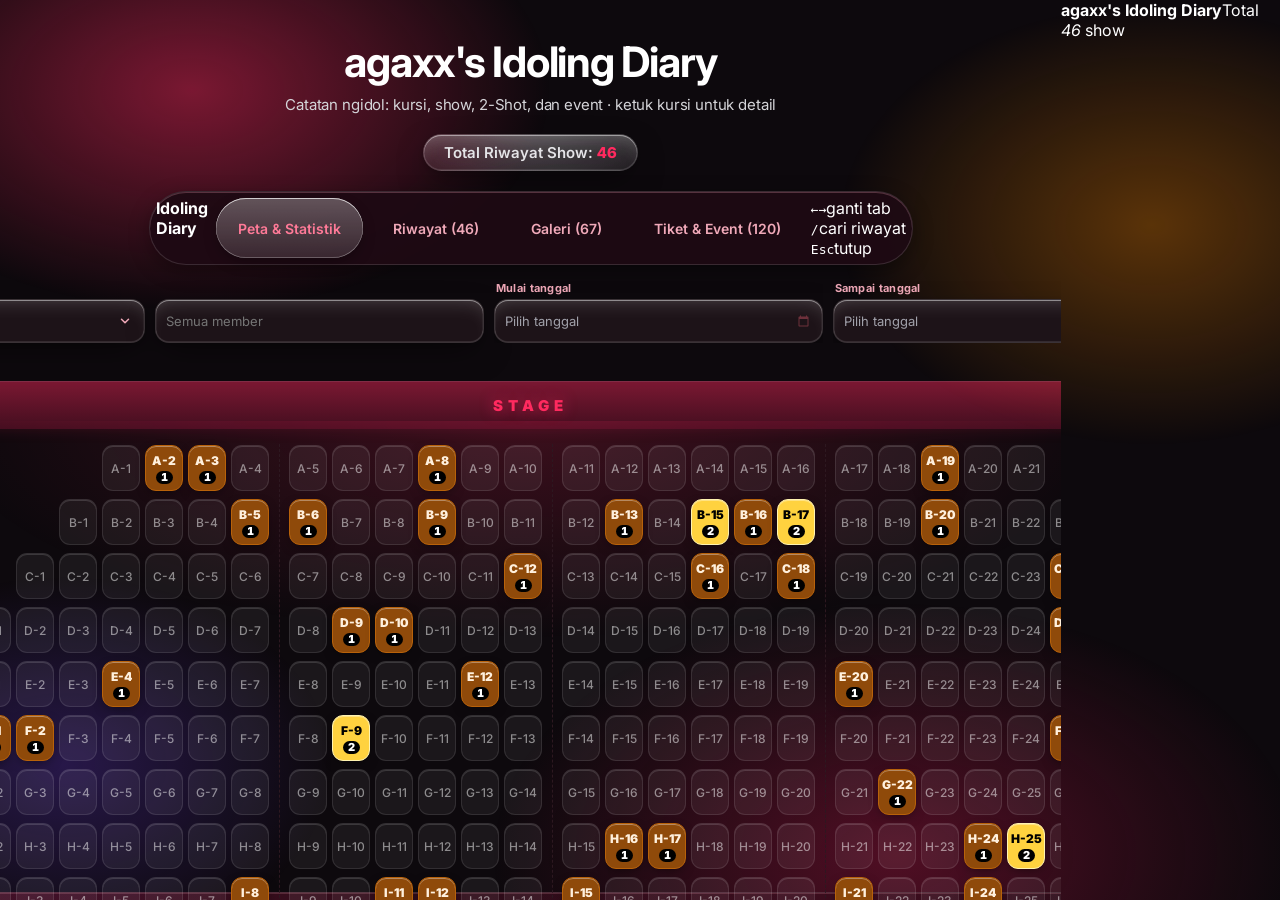
==== index.html @ bb6e9b2a "Add files via upload" ====
<!DOCTYPE html>
<html lang="id" class="app">
<head>
<meta charset="UTF-8">
<script>try{if(localStorage.getItem('jkt48_data_cache_v1'))document.documentElement.classList.add('has-cache')}catch(e){}</script>
<meta name="viewport" content="width=device-width, initial-scale=1, viewport-fit=cover">
<title>agaxx's Idoling Diary</title>
<meta name="description" content="Catatan ngidol JKT48: peta kursi, riwayat show, galeri 2-Shot/Chekicha, tiket, dan event.">
<meta name="theme-color" content="#0d090d">
<link rel="manifest" href="manifest.webmanifest">
<link rel="apple-touch-icon" href="icons/apple-touch-icon.png">
<meta name="mobile-web-app-capable" content="yes">
<meta name="apple-mobile-web-app-capable" content="yes">
<meta name="apple-mobile-web-app-title" content="Idoling Diary">
<meta name="apple-mobile-web-app-status-bar-style" content="black-translucent">
<link rel="icon" type="image/png" href="icons/icon-192.png">
<meta property="og:type" content="website">
<meta property="og:title" content="agaxx's Idoling Diary">
<meta property="og:description" content="Catatan ngidol JKT48: peta kursi, riwayat show, galeri 2-Shot/Chekicha, tiket, dan event.">
<meta name="twitter:card" content="summary">
<link rel="preconnect" href="https://fonts.googleapis.com">
<link rel="preconnect" href="https://fonts.gstatic.com" crossorigin>
<!-- font dimuat tanpa memblokir render: halaman tampil dulu dengan font sistem, lalu berganti begitu font siap (display=swap) -->
<link rel="preload" as="style" href="https://fonts.googleapis.com/css2?family=Inter:wght@400;500;600;700;800;900&family=Caveat:wght@600;700&display=swap" onload="this.onload=null;this.rel='stylesheet'">
<noscript><link rel="stylesheet" href="https://fonts.googleapis.com/css2?family=Inter:wght@400;500;600;700;800;900&family=Caveat:wght@600;700&display=swap"></noscript>
<link rel="stylesheet" href="assets/css/shared.css">
<link rel="stylesheet" href="assets/css/app.css">
<link rel="stylesheet" href="assets/css/liquid.css">
<link rel="stylesheet" href="assets/css/splash.css">
<style>
#status{color:#f87171;font-size:14px;margin:0 0 12px;text-align:center}
#status:empty{display:none}
#status.warn{color:#fbbf24}
/* peta/filter kosong tidak boleh terlihat: isi halaman disembunyikan sampai data pertama siap (layar muat teks yang tampil) */
html:not(.ready) .wrap{visibility:hidden}
</style>
</head>
<body class="app">
<div id="splash" role="status" aria-live="polite" data-stages="data tabs thumbs" data-min="900"><canvas id="splash-cv" width="80" height="45" aria-hidden="true"></canvas><b>agaxx's Idoling Diary</b><span id="splash-t">Memuat data</span></div>
<script src="assets/js/splash.js"></script>
<div class="wrap" role="main">
  <div class="head">
    <h1>agaxx's Idoling Diary</h1>
    <p class="sub">Catatan ngidol: kursi, show, 2-Shot, dan event · ketuk kursi untuk detail</p>
    <div class="badge">Total Riwayat Show: <span id="total">0</span></div>
  </div>
  <div class="tabbar"><button type="button" class="tab on" data-tab="main" data-short="Peta">Peta &amp; Statistik</button><button type="button" class="tab" data-tab="tl" id="t-tab" data-short="Riwayat">Riwayat</button><button type="button" class="tab" data-tab="gal" id="g-tab" data-short="Galeri">Galeri</button><button type="button" class="tab" data-tab="ev" id="ev-tab" data-short="Tiket">Tiket &amp; Event</button></div>
  <div id="status" role="status">Memuat data...</div>
  <div id="view-main">
  <div id="seating-wrapper">
    <div id="stage-container">
      <div class="stage">STAGE</div>
      <div class="arena">
        <div class="catwalk">DERMAGA</div>
        <div id="chart"></div>
        <div class="catwalk">DERMAGA</div>
      </div>
    </div>
  </div>
  </div>
  <div id="view-gal" hidden>
    <div id="gallery-bar"><select id="g-member" aria-label="Filter member galeri"></select><span id="g-info"></span></div>
    <div id="gallery"></div>
  </div>
  <div id="view-tl" hidden>
    <div id="tl-bar"><input type="search" id="tl-q" placeholder="Cari setlist, member, kursi, catatan…" aria-label="Cari riwayat" autocomplete="off"><span id="tl-info"></span></div>
    <div id="timeline"></div>
  </div>
  <div id="view-ev" hidden>
    <h2 class="sec" style="margin-top:0">Statistik lotre</h2>
    <div id="lot"></div>
    <h2 class="sec">Meet &amp; greet, special show, dan event</h2>
    <div id="ev-up"></div>
    <div id="ev-cats"></div>
    <div id="ev-bar">
      <select id="ev-member" aria-label="Member"></select>
      <select id="ev-status" aria-label="Status"><option value="">Semua status</option><option value="used">Hadir saja</option></select>
      <span id="ev-info"></span>
    </div>
    <div id="ev-rank"></div>
    <div id="ev-list"></div>
    <button type="button" class="btn-s" id="ev-more" hidden>Tampilkan lebih banyak</button>
  </div>
  <footer id="foot" class="foot"></footer>
</div>

<div class="overlay" id="seat-modal">
  <div class="modal" role="dialog" aria-modal="true" aria-labelledby="modal-title">
    <button class="x" id="seat-close" aria-label="Tutup">&times;</button>
    <h3 id="modal-title" style="margin:0">Riwayat Kursi <span class="seat-badge" id="modal-seat"></span></h3>
    <div class="hist" id="modal-hist"></div>
  </div>
</div>
<div class="overlay" id="lightbox"><img id="lb-img" alt="Foto 2-shot"></div>

<script src="assets/js/shared/core.js"></script>
<script src="assets/js/shared/stats.js"></script>
<script src="assets/js/shared/views.js"></script>
<script src="assets/js/shared/share.js"></script>
<script src="assets/js/shared/tickets.js"></script>
<script src="assets/js/shared/motion.js"></script>
<script src="assets/js/shared/extras.js"></script>
<script src="assets/js/shared/members.js"></script>
<script src="assets/js/shared/compare.js"></script>
<script src="assets/js/shared/subtabs.js"></script>
<script src="assets/js/app.js"></script>
<script src="assets/js/liquid.js"></script>
<script>
/* DATA_URL: file data.json hasil "Unduh data.json" dari admin.html (array, atau {records:[...]}).
   Kalau dibuka langsung dari file:// browser memblokir fetch -> pakai hosting / server lokal. */
const DATA_URL = './data.json';

const CK = 'jkt48_data_cache_v1'; // salinan data terakhir di perangkat pengunjung
function applyData(json) {
  const arr = Array.isArray(json) ? json : json.records;
  if (!Array.isArray(arr)) throw new Error('Format data tidak dikenali');
  records = arr.map(sanitize).filter(r => SEATS.has(r.seat)); // kursi di luar peta dilewati, jadi total = yang tampil di peta
  tickets = (Array.isArray(json.tickets) ? json.tickets : []).map(sanitizeTicket).filter(t => t.date);
  solo = (Array.isArray(json.solo) ? json.solo : []).map(sanitizeSolo).filter(w => w.date);
  setlistMaster = sanitizeSetlists(json.setlists);
  dataLoaded = true;
  document.documentElement.classList.add('ready');
  $('foot').textContent = json.updated ? 'Data diperbarui: ' + fmtDate(json.updated) : '';
}
// layar muat 2-bit (assets/js/splash.js): selalu tampil; menutup setelah data, semua tab, dan foto pertama galeri siap
let tabOpened = false;
if (window.Splash) Splash.beforeClose = () => {
  document.documentElement.classList.add('ready');
  if (START_TAB && !tabOpened && window.switchTab) { tabOpened = true; switchTab(START_TAB); } // ?tab= (shortcut ikon PWA)
};
setTimeout(() => document.documentElement.classList.add('ready'), 7000); // jaga-jaga kalau splash.js gagal dimuat
// siapkan semua tab selagi layar muat tampil, supaya pindah tab nanti langsung jadi
async function warmTabs() {
  Object.keys(lazyStale).forEach(flushLazy); // gambar tab yang masih "usang"
  window.Splash && Splash.mark('tabs', 'Menyiapkan foto');
  const c = navigator.connection;
  if (!(c && c.saveData) && navigator.onLine) { // hemat kuota: lewati kalau Mode Hemat Data / offline
    const urls = [...document.querySelectorAll('#gallery img[data-photo]')].slice(0, 12).map(i => i.getAttribute('src')).filter(Boolean);
    await Promise.race([
      Promise.all(urls.map(u => { const im = new Image(); im.src = u; return im.decode().catch(() => {}); })),
      new Promise(r => setTimeout(r, 1200))
    ]);
  }
  window.Splash && Splash.mark('thumbs', 'Siap');
}
async function init() {
  let old = null;
  try { old = localStorage.getItem(CK); } catch (e) {}
  if (old) { // tampilkan salinan terakhir dulu sementara data terbaru dimuat
    try { applyData(JSON.parse(old)); $('status').textContent = ''; renderChart(); } catch (e) { old = null; document.documentElement.classList.remove('has-cache'); renderChart(); skeleton(); } // salinan rusak: tampilkan layar muat lagi
  }
  try {
    const res = await fetch(DATA_URL + (DATA_URL.includes('?') ? '&' : '?') + 't=' + Date.now());
    if (!res.ok) throw new Error('HTTP ' + res.status);
    const text = await res.text();
    if (text !== old) { // hanya render ulang kalau data berubah
      applyData(JSON.parse(text)); $('status').textContent = ''; renderChart();
      try { localStorage.setItem(CK, text); } catch (e) { /* penyimpanan penuh: abaikan */ }
    }
    $('status').classList.remove('warn');
  } catch (err) {
    $('status').classList.toggle('warn', !!old);
    $('status').textContent = old ? 'Tidak bisa memuat data terbaru, menampilkan salinan terakhir yang tersimpan di perangkat ini.'
      : 'Gagal memuat data (' + err.message + '). Cek DATA_URL / pastikan dibuka lewat server, bukan file://.';
    if (!old) { document.documentElement.classList.add('ready'); renderChart(); }
  }
  window.Splash && Splash.mark('data', 'Menyiapkan tab');
  await warmTabs();
}
// dipakai app.js (tarik ke bawah untuk memuat ulang): selalu ambil data terbaru dan gambar ulang
async function refreshData() {
  const res = await fetch(DATA_URL + (DATA_URL.includes('?') ? '&' : '?') + 't=' + Date.now(), {cache: 'no-store'});
  if (!res.ok) throw new Error('HTTP ' + res.status);
  const text = await res.text();
  applyData(JSON.parse(text));
  $('status').textContent = ''; $('status').classList.remove('warn');
  renderChart();
  try { localStorage.setItem(CK, text); } catch (e) { /* penyimpanan penuh: abaikan */ }
}
// indikator offline: tampilkan salinan tersimpan dengan pesan yang jelas; begitu online lagi, ambil data terbaru otomatis
function netNote() {
  const st = $('status');
  if (!navigator.onLine) { st.classList.add('warn'); st.textContent = 'Kamu sedang offline: menampilkan data yang tersimpan di perangkat ini.'; }
  else if (st.classList.contains('warn') && st.textContent.includes('offline')) {
    st.textContent = ''; st.classList.remove('warn');
    refreshData().catch(() => { st.classList.add('warn'); st.textContent = 'Tidak bisa memuat data terbaru, menampilkan salinan yang tersimpan.'; });
  }
}
addEventListener('offline', netNote);
addEventListener('online', netNote);
// pindah tab (klik, geser jari, keyboard) ditangani switchTab() di app.js
init().then(() => { if (!navigator.onLine) netNote(); });
</script>
</body>
</html>
---- assets/css/shared.css ----
/* shared.css — dipakai bareng index.html & admin.html */
body{margin:0;background:#0d090d;color:#fff;font-family:'Inter',-apple-system,BlinkMacSystemFont,"Segoe UI",Roboto,sans-serif;display:flex;justify-content:center;min-height:100vh}
button{font-family:inherit}
.wrap{padding:40px 20px;display:flex;flex-direction:column;align-items:center;width:100%;max-width:1280px;box-sizing:border-box}
.head{text-align:center;margin-bottom:20px;display:flex;flex-direction:column;align-items:center;width:100%}
h1{font-size:42px;font-weight:900;color:#ff2a5f;margin:0 0 8px;letter-spacing:-.5px;text-shadow:0 0 20px rgba(255,42,95,.3)}
.sub{color:#a1a1aa;font-size:15px;margin:0 0 20px}
.badge{background:#181115;border:1px solid #2d1820;padding:8px 20px;border-radius:9999px;font-size:15px;font-weight:600;color:#e4e4e7}
.badge span{color:#ff2a5f;font-weight:800}
:focus-visible{outline:2px solid #ff8c00;outline-offset:2px}

/* peta kursi */
#seating-wrapper{width:100%;overflow-x:auto;padding-bottom:20px;box-sizing:border-box;-webkit-overflow-scrolling:touch}
#stage-container{width:max-content;margin:0 auto;display:flex;flex-direction:column;align-items:center}
.stage{width:100%;background:linear-gradient(180deg,#380816,#17040a);border:1px solid #881337;border-bottom:none;border-radius:12px 12px 0 0;padding:14px 0;text-align:center;box-shadow:0 -4px 20px rgba(136,19,55,.3);box-sizing:border-box;color:#ff2a5f;font-weight:900;letter-spacing:5px;font-size:15px}
.arena{display:flex;align-items:flex-start;gap:38px;width:100%;box-sizing:border-box;position:relative}
.arena::before{content:'';position:absolute;top:0;left:38px;right:38px;border-top:1px solid #881337;box-shadow:0 2px 14px rgba(136,19,55,.45)}
.catwalk{width:38px;height:318px;background:#17040a;border:1px solid #881337;border-top:none;border-radius:0 0 8px 8px;box-shadow:0 6px 15px rgba(136,19,55,.25);display:flex;align-items:center;justify-content:center;writing-mode:vertical-rl;color:#ff2a5f;font-size:11px;font-weight:800;letter-spacing:3px;box-sizing:border-box;flex-shrink:0;user-select:none}
#chart{display:flex;gap:20px;margin-top:15px}
.seat-block{display:flex;flex-direction:column;gap:6px}
.block-1,.block-3{align-items:flex-end}.block-2,.block-4{align-items:flex-start}
.seat-row{display:flex;gap:5px;height:48px;align-items:center}
.seat{width:38px;height:46px;border-radius:6px;border:1px solid #34070f;background:#1e050c;color:#c4566a;display:flex;flex-direction:column;align-items:center;justify-content:center;font-size:12px;font-weight:500;padding:0;cursor:pointer;transition:.2s;flex-shrink:0}
.seat:hover,.seat:focus-visible{color:#ff6b86;font-weight:700}
.seat:hover{transform:translateY(-2px) scale(1.05);border-color:#ff2a5f;box-shadow:0 4px 12px rgba(255,42,95,.3);z-index:5}
.seat.visited{background:#ff8c00;border-color:#ffaa00;color:#000;font-weight:900;box-shadow:0 0 12px rgba(255,140,0,.5)}
.seat-count{font-size:11px;font-weight:900;margin-top:3px;background:#000;color:#fff;border-radius:99px;padding:1px 5px;line-height:1}

/* modal & lightbox */
.overlay{display:none;position:fixed;inset:0;background:rgba(0,0,0,.8);backdrop-filter:blur(4px);z-index:100;justify-content:center;align-items:center;padding:15px;box-sizing:border-box}
.overlay.open{display:flex}
.modal{background:#140d11;border:1px solid #3d222e;border-radius:16px;width:100%;max-width:440px;padding:24px;position:relative;box-sizing:border-box}
.x{position:absolute;top:16px;right:16px;background:none;border:none;color:#a1a1aa;font-size:22px;cursor:pointer}
.seat-badge{background:#ff8c00;color:#000;padding:3px 8px;border-radius:6px;font-weight:800;font-size:14px}
.hist{display:flex;flex-direction:column;gap:10px;max-height:300px;overflow-y:auto;margin-top:16px}
.hi{background:#1d1318;padding:12px 14px;border-radius:8px;border-left:4px solid #ff8c00}
.hi b{font-size:15px}.hd{font-size:13px;color:#ff2a5f;margin-top:2px}
.hn{font-size:13px;color:#a1a1aa;margin-top:4px;font-style:italic}
.ht{font-size:12px;color:#34d399;margin-top:4px;font-weight:600}
.hi img{display:block;max-width:100%;max-height:160px;border-radius:8px;margin-top:8px;cursor:zoom-in}
.empty{color:#9a9aa4;font-size:14px;text-align:center;padding:16px 0}
.empty:not(.fld){padding:26px 16px;border:1px dashed rgba(255,255,255,.14);border-radius:16px;line-height:1.55}
.empty .btn-s{margin-top:12px}
#lb-img{max-width:100%;max-height:90vh;border-radius:12px;box-shadow:0 0 30px rgba(0,0,0,.6)}
#lightbox{cursor:zoom-out;z-index:200}

/* animasi saat modal / lightbox dibuka */
@keyframes fade{from{opacity:0}}

.overlay.open>.modal,#lightbox.open>img{animation:pop-in .22s cubic-bezier(.32,.72,0,1)}
.seat:active{transform:scale(.94)}
@media(prefers-reduced-motion:reduce){.overlay.open,.overlay.open>.modal,#lightbox.open>img{animation:none}}

/* popover hover (hanya perangkat dengan mouse) */
#pop{position:fixed;z-index:90;display:none;width:240px;box-sizing:border-box;pointer-events:none;background:#140d11;border:1px solid #3d222e;border-radius:12px;padding:12px 14px;box-shadow:0 10px 30px rgba(0,0,0,.6);font-size:13px}
#pop.on{display:block}
.pop-h{display:flex;justify-content:space-between;align-items:center;margin-bottom:6px;color:#e4e4e7;font-weight:600}
.pop-i{padding:8px 0;border-top:1px solid #24151d}
.pop-i b{font-size:14px}
.pop-m{margin-top:6px;color:#9a9aa4;font-size:11px}
@media(hover:none){#pop{display:none!important}}

@media(max-width:768px){
h1{font-size:28px}.sub{font-size:13px}.wrap{padding:20px 12px}
.seat{width:32px;height:38px;font-size:10px}.seat-row{height:40px;gap:4px}
#chart{gap:12px;margin-top:10px}
.catwalk{width:30px;height:260px;font-size:9px;letter-spacing:2px}
.arena::before{left:30px;right:30px}
.stage{font-size:12px;letter-spacing:3px}}

/* animasi tutup */

@media(prefers-reduced-motion:reduce){.overlay.closing,.overlay.closing>.modal,#lightbox.closing>img{animation:none}}

/* statistik, filter, legenda, grafik setlist */
.seat.dim{opacity:.25}
#stats{display:grid;grid-template-columns:repeat(auto-fit,minmax(130px,1fr));gap:10px;width:100%;margin-bottom:16px}
.stat{display:flex;flex-direction:column;justify-content:center;background:#181115;border:1px solid #2d1820;border-radius:12px;padding:12px 14px;text-align:center}
.sv{font-size:22px;font-weight:900;color:#ff8c00;line-height:1.15;overflow-wrap:anywhere}
.sv.sm{font-size:17px}
.sl{font-size:12px;color:#a1a1aa;margin-top:2px}
.ss{font-size:11px;color:#ff2a5f;font-weight:700;margin-top:2px}
#filters{display:flex;flex-wrap:wrap;gap:8px;align-items:center;justify-content:center;width:100%;margin-bottom:16px}
#filters select,#filters input,#gallery-bar select,#tl-q,#ev-bar select{flex:1 1 150px;width:auto;min-width:0;max-width:100%;background:#181115;color:#fff;border:1px solid #2d1820;border-radius:8px;padding:8px 10px;font:inherit;font-size:13px;color-scheme:dark}
#flt-info:empty{display:block;min-height:16px} /* ruang tetap: teks "x dari y show cocok" muncul tanpa mendorong peta turun */
#flt-info{flex-basis:100%;text-align:center;font-size:12px;color:#34d399;font-weight:600}
.btn-s{background:#181115;color:#e4e4e7;border:1px solid #3d222e;border-radius:8px;padding:8px 12px;font-size:13px;font-weight:600;cursor:pointer}
.btn-s:hover{border-color:#ff2a5f;color:#ff2a5f}
.btn-s:disabled{opacity:.4;cursor:default;border-color:#3d222e;color:#e4e4e7}
#legend{display:flex;flex-wrap:wrap;gap:12px;align-items:center;justify-content:center;font-size:12px;color:#a1a1aa;margin:4px 0 24px}
.lg{display:inline-flex;align-items:center;gap:5px}
#lg-scale{display:contents}
.lg i{width:14px;height:14px;border-radius:4px;border:1px solid}
.sec{font-size:18px;color:#ff2a5f;margin:28px 0 12px;width:100%;text-align:left}
#sl-chart{width:100%;display:flex;flex-direction:column;gap:4px}
.sl-row{display:grid;grid-template-columns:minmax(90px,220px) 1fr 44px;gap:10px;align-items:center;background:none;border:1px solid transparent;border-radius:8px;padding:6px 8px;color:#e4e4e7;font-size:13px;text-align:left;cursor:pointer}
.sl-row:hover,.sl-row.on{border-color:#ff2a5f;background:#181115}
.sl-n{overflow:hidden;text-overflow:ellipsis;white-space:nowrap}
.sl-bar{height:10px;background:#1e050c;border-radius:99px;overflow:hidden}
.sl-bar i{display:block;height:100%;background:linear-gradient(90deg,#c96a00,#ffd23f);border-radius:99px}
.sl-c{font-weight:800;color:#ff8c00;text-align:right}

/* peta lebih realistis: label baris, garis lorong, cahaya panggung */
#stage-container{position:relative;isolation:isolate}
#stage-container::before{content:'';position:absolute;z-index:-1;top:40px;left:8%;right:8%;height:220px;background:radial-gradient(ellipse at 50% 0,rgba(255,42,95,.2),transparent 70%);pointer-events:none}
.stage{text-shadow:0 0 14px rgba(255,42,95,.6)}
.seat-block{position:relative}
.seat-block+.seat-block::before{content:'';position:absolute;left:-10px;top:0;bottom:0;border-left:1px dashed #2d1820}
.row-labels{display:flex;flex-direction:column;gap:6px;width:18px;flex-shrink:0}
.row-labels .seat-row{justify-content:center;color:#9a9aa4;font-size:12px;font-weight:800}

/* animasi masuk & skeleton */
@keyframes shimmer{to{background-position:-200% 0}}

.sk{background:linear-gradient(90deg,#181115 25%,#2a1a22 50%,#181115 75%);background-size:200% 100%;animation:shimmer 1.2s linear infinite;border-radius:12px}
.stat.sk{min-height:72px;border-color:transparent}
@media(prefers-reduced-motion:reduce){.sk{animation:none}}

/* tab, kalender, galeri */
[hidden]{display:none!important}
#view-main,#view-gal,#view-tl,#view-ev{width:100%;display:flex;flex-direction:column;align-items:center}
.tabbar{display:flex;gap:8px;margin:0 0 16px}
.tab{padding:9px 22px;border-radius:9999px;border:1px solid #332128;background:#1a1014;color:#a1a1aa;font-size:14px;font-weight:600;cursor:pointer;transition:.25s}
.tab:hover{border-color:#ff2a5f;color:#fff}
.tab.on{background:#881337;border-color:#f43f5e;color:#fff;box-shadow:0 0 15px rgba(244,63,94,.3)}
#cal-nav{display:flex;gap:12px;align-items:center;width:100%;margin-bottom:10px;color:#e4e4e7}
#cal{width:100%;overflow-x:auto;padding-bottom:8px}
.cal-m,.cal-g{min-width:700px}
.cal-m{position:relative;height:18px;font-size:12px;color:#9a9aa4}
.cal-m span{position:absolute;top:0}
.cal-g{display:grid;grid-auto-flow:column;grid-template-rows:repeat(7,auto);grid-template-columns:repeat(var(--w),minmax(0,1fr));gap:3px}
.cd{aspect-ratio:1;background:#2a0f18;border-radius:3px}
.cd.e{background:none}
.cd.on1{background:#c96a00}.cd.on2{background:#ff8c00}.cd.on3{background:#ffd23f}
#gallery-bar{display:flex;gap:10px;align-items:center;margin-bottom:12px;width:100%}
#g-info{font-size:12px;color:#34d399;font-weight:600}
#gallery{display:grid;grid-template-columns:repeat(auto-fill,minmax(160px,1fr));gap:12px;width:100%}
.gi{margin:0;background:#181115;border:1px solid #2d1820;border-radius:12px;overflow:hidden}
.gi img{display:block;width:100%;aspect-ratio:3/4;object-fit:cover;cursor:zoom-in}
.gi figcaption{padding:8px 10px;font-size:12px;display:flex;flex-direction:column;gap:2px;color:#a1a1aa}
.gi b{color:#fff;font-size:13px}
@media(max-width:768px){.seat-block+.seat-block::before{left:-7px}}

/* cakupan kursi */
#cover,#cover-sl{width:100%;margin:0 0 16px;background:#181115;border:1px solid #2d1820;border-radius:12px;padding:12px 16px;box-sizing:border-box}
.cov-t{display:flex;justify-content:space-between;color:#e4e4e7}
.cov-t span{color:#ff8c00;font-weight:900}
.cov-bar{height:10px;background:#1e050c;border-radius:99px;overflow:hidden;margin:8px 0}
.cov-bar i{display:block;height:100%;background:linear-gradient(90deg,#c96a00,#ffd23f);border-radius:99px;transition:width .6s}
#cover-sl[hidden]{display:none}
.covsl-l{display:flex;flex-wrap:wrap;gap:6px;margin-top:10px}
.covsl-l[hidden]{display:none}
.covsl-l span{font-size:12px;line-height:1;padding:6px 10px;border-radius:99px;background:rgba(255,255,255,.07);border:1px solid rgba(255,255,255,.1);color:#d4d4d8}
.mem-last{display:grid;gap:8px;margin:14px 0 4px}
.mem-lr{display:flex;justify-content:space-between;align-items:baseline;gap:12px;font-size:13px;color:#a1a1aa;padding:10px 14px;border-radius:14px;background:rgba(255,255,255,.045);border:1px solid rgba(255,255,255,.08)}
.mem-lr b{color:#f4f4f5;font-weight:600;text-align:right}
.mem-lr small{display:block;font-size:11.5px;font-weight:500;color:#ff8c00}
.cov-s{display:flex;justify-content:space-between;align-items:center;gap:10px;font-size:12px;color:#a1a1aa}
.seat.seen{opacity:.3}
.seat.want{border-color:#34d399;color:#34d399;box-shadow:0 0 10px rgba(52,211,153,.45)}

/* riwayat (timeline) */
#timeline{width:100%;max-width:760px}
.tl-mh{color:#ff2a5f;font-size:15px;margin:22px 0 8px;position:sticky;top:0;background:#0d090d;padding:6px 0;z-index:2}
.tl-i{display:grid;grid-template-columns:56px 1fr auto;gap:12px;align-items:start;background:#181115;border:1px solid #2d1820;border-left:4px solid #ff8c00;border-radius:10px;padding:10px 12px;margin-bottom:8px}
.tl-d{text-align:center;line-height:1.15}
.tl-d b{font-size:22px;display:block}
.tl-d span{font-size:11px;color:#a1a1aa}
.tl-b b{font-size:15px}
.tl-s{border:none;cursor:pointer;font-family:inherit}

/* pencarian riwayat & grafik per bulan */
#tl-bar{display:flex;gap:10px;align-items:center;width:100%;max-width:760px;margin-bottom:4px}
#tl-info{font-size:12px;color:#34d399;font-weight:600;white-space:nowrap}
#mchart,#rchart{display:grid;grid-template-columns:repeat(12,1fr);gap:8px;width:100%}
.mc{display:flex;flex-direction:column;align-items:center;gap:4px;min-width:0}
.mc-n{font-size:12px;font-weight:800;color:#ff8c00;min-height:16px}
.mc-b{width:100%;max-width:56px;height:120px;display:flex;align-items:flex-end;background:#1e050c;border-radius:6px;overflow:hidden}
.mc-b i{display:block;width:100%;background:linear-gradient(0deg,#c96a00,#ffd23f);border-radius:6px 6px 0 0}
.mc-l{font-size:12px;color:#9a9aa4}

#rchart{grid-template-columns:repeat(10,1fr)}
#rsum{width:100%;font-size:13px;color:#a1a1aa;margin-top:10px;text-align:center}
.share{margin-top:10px;font-size:12px;padding:6px 10px}

/* sorot cahaya mengikuti kursor di peta */
#stage-container::after{content:'';position:absolute;inset:0;pointer-events:none;z-index:1;opacity:var(--sp,0);transition:opacity .3s;mix-blend-mode:screen;background:radial-gradient(circle 170px at var(--mx,50%) var(--my,50%),rgba(255,190,110,.22),transparent 70%)}

/* kartu terakhir nonton */
#last{width:100%}
.last-c{display:flex;align-items:center;gap:16px;background:linear-gradient(100deg,rgba(255,42,95,.18),rgba(255,140,0,.08));border:1px solid #3d222e;border-radius:14px;padding:14px 18px;margin-bottom:16px;width:100%;box-sizing:border-box}
.last-c img,.last-s{width:64px;height:64px;border-radius:12px;object-fit:cover;flex-shrink:0}
.last-c img{cursor:zoom-in}
.last-s{display:flex;align-items:center;justify-content:center;background:#1e050c;color:#ffd23f;font-weight:900;font-size:18px}
.last-b{flex:1;min-width:0;display:flex;flex-direction:column;gap:3px;font-size:13px;color:#a1a1aa}
.last-b b{color:#fff;font-size:18px}
.last-l{color:#ff2a5f;font-size:11px;font-weight:800;letter-spacing:1.5px;text-transform:uppercase}
.last-a{font-size:22px;font-weight:900;color:#ff8c00;text-align:right}
@media(max-width:600px){.last-c{flex-wrap:wrap}.last-a{width:100%;text-align:left;font-size:18px}}

/* galeri polaroid */
#gallery{grid-template-columns:repeat(auto-fill,minmax(190px,1fr));gap:28px 22px;padding:10px 6px}
.gi{position:relative;overflow:visible;background:#f5efe6;border:none;border-radius:4px;padding:10px 10px 0;box-shadow:0 8px 22px rgba(0,0,0,.55);transform:rotate(var(--rot,0deg));transition:transform .25s,box-shadow .25s}
.gi:nth-child(3n+1){--rot:-2.2deg}.gi:nth-child(3n+2){--rot:1.6deg}.gi:nth-child(3n){--rot:-.8deg}
.gi:hover{transform:rotate(0) scale(1.05) translateY(-4px);box-shadow:0 14px 30px rgba(0,0,0,.7);z-index:3}
.gi::before{content:'';position:absolute;top:-9px;left:50%;width:64px;height:18px;background:rgba(255,220,150,.5);transform:translateX(-50%) rotate(-3deg)}
.gi img{aspect-ratio:1;border-radius:2px}
.gi figcaption{color:#5a4a50;font-family:"Segoe Print","Bradley Hand","Comic Sans MS",cursive;text-align:center;align-items:center;padding:10px 4px 14px}
.gi b{color:#2a1a1f;font-size:16px}
@media(prefers-reduced-motion:reduce){.gi{transition:none}}

/* timeline bergaris waktu */
#timeline{position:relative;padding-left:34px}
#timeline::before{content:'';position:absolute;left:11px;top:0;bottom:0;width:2px;background:linear-gradient(#ff2a5f,#3d222e)}
.tl-yh{font-size:30px;font-weight:900;background:linear-gradient(90deg,#ff2a5f,#ffb347);-webkit-background-clip:text;background-clip:text;color:transparent;margin:24px 0 0;width:max-content}
.tl-mh::before{content:'';position:absolute;left:-29px;top:50%;width:10px;height:10px;border:2px solid #ff2a5f;border-radius:50%;background:#0d090d;transform:translateY(-50%)}
.tl-i{position:relative;border-left:1px solid #2d1820}
.tl-i::before{content:'';position:absolute;left:-28px;top:18px;width:12px;height:12px;border-radius:50%;background:#ff8c00;box-shadow:0 0 0 4px #0d090d}
.tl-i.ms::before{left:-31px;top:15px;width:18px;height:18px;background:#ffd23f;box-shadow:0 0 0 4px #0d090d,0 0 18px #ffd23f}
.tl-i.ms{border-color:#6b4a12;background:linear-gradient(100deg,rgba(255,210,63,.1),#181115 60%)}
.tl-star{color:#ffd23f;font-size:12px;font-weight:800;margin-top:2px}

/* pencarian & timeline: lebar sama, tepi sejajar dengan kartu; ikon kaca pembesar */
#tl-bar,#timeline{box-sizing:border-box;width:100%;max-width:760px}
#tl-bar{padding-left:34px}
#tl-q{padding-left:38px;background-repeat:no-repeat;background-position:12px center;background-image:url("data:image/svg+xml,%3Csvg xmlns='http://www.w3.org/2000/svg' width='18' height='18' viewBox='0 0 24 24' fill='none' stroke='%239a9aa4' stroke-width='2.2' stroke-linecap='round'%3E%3Ccircle cx='11' cy='11' r='7'/%3E%3Cpath d='M20 20l-3.5-3.5'/%3E%3C/svg%3E")}
#tl-q:focus{border-color:#ff2a5f;outline:none}

/* tab tiket & event */
#view-ev{max-width:860px;margin:0 auto}
.lot-cards{display:grid;grid-template-columns:repeat(auto-fit,minmax(130px,1fr));gap:10px;width:100%;margin-bottom:14px}
#lot,#ev-list{width:100%}
.lot-r{display:grid;grid-template-columns:130px 1fr auto;gap:12px;align-items:center;font-size:13px;color:#e4e4e7;padding:6px 8px}
.lot-n{font-size:12px;color:#a1a1aa;margin:8px}
#ev-bar{display:flex;flex-wrap:wrap;gap:8px;align-items:center;width:100%;margin-bottom:12px}
#ev-info{font-size:12px;color:#34d399;font-weight:600}
.ev-i{display:grid;grid-template-columns:56px 1fr auto;gap:12px;align-items:start;background:#181115;border:1px solid #2d1820;border-left:4px solid #ff2a5f;border-radius:10px;padding:10px 12px;margin-bottom:8px}
.chip{font-size:11px;font-weight:800;padding:3px 8px;border-radius:99px;border:1px solid;white-space:nowrap}
.chip.ok{color:#34d399;border-color:#1c6b4f}.chip.no{color:#a1a1aa;border-color:#3d222e}
.chip.win{color:#ffd23f;border-color:#6b4a12}.chip.lose{color:#f87171;border-color:#6b2b2b}

/* tab Tiket & Event: kartu kategori, peringkat member, seri yang bisa dibuka */
#ev-cats{display:grid;grid-template-columns:repeat(var(--cols,3),1fr);gap:10px;width:100%;margin-bottom:16px}
.ev-c{display:flex;flex-direction:column;align-items:center;gap:2px;background:#181115;border:1px solid #2d1820;border-radius:12px;padding:12px 10px;color:#e4e4e7;cursor:pointer;font-family:inherit;transition:.2s}
.ev-c b{font-size:24px;color:#ff8c00;font-weight:900}
.ev-c span{font-size:13px;font-weight:700;text-align:center}
.ev-c small{font-size:11px;color:#a1a1aa}
.ev-c:hover{border-color:#ff2a5f}
.ev-c.on{border-color:#ff2a5f;background:linear-gradient(160deg,rgba(255,42,95,.22),#181115)}
.sec2{font-size:15px;color:#ff2a5f;margin:18px 0 8px;width:100%}
#ev-up,#ev-rank{width:100%}
.rk{display:grid;grid-template-columns:24px minmax(110px,190px) 1fr 64px;gap:10px;align-items:center;width:100%;background:none;border:1px solid transparent;border-radius:8px;padding:6px 8px;color:#e4e4e7;font:inherit;font-size:13px;text-align:left;cursor:pointer}
.rk:hover,.rk.on{border-color:#ff2a5f;background:#181115}
.rn{color:#9a9aa4;font-weight:800;text-align:center}
.rm{overflow:hidden;text-overflow:ellipsis;white-space:nowrap}
.rc{font-weight:800;color:#ff8c00;text-align:right}
.ev-g{background:#181115;border:1px solid #2d1820;border-left:4px solid #ff2a5f;border-radius:10px;margin-bottom:8px}
.ev-g summary{display:grid;grid-template-columns:56px 1fr auto;gap:12px;align-items:start;padding:10px 12px;cursor:pointer;list-style:none}
.ev-g summary::-webkit-details-marker{display:none}
.ev-g[open]{border-color:#ff2a5f}
.mchips{display:flex;flex-wrap:wrap;gap:4px;margin-top:6px}
.mchip{background:#24151d;border-radius:99px;padding:2px 9px;font-size:11px;color:#e4e4e7}
.ev-d{border-top:1px solid #24151d;padding:6px 12px 10px 80px}
.ev-t{display:grid;grid-template-columns:150px 1fr auto;gap:10px;font-size:12px;color:#a1a1aa;padding:4px 0;align-items:center}
.chip.soon{color:#93c5fd;border-color:#1e3a5f}
#ev-more{margin:8px auto 0;display:block}
#ev-more[hidden]{display:none}
@media(max-width:600px){.ev-d{padding-left:12px}.ev-t{grid-template-columns:1fr auto}.ev-t span:nth-child(2){grid-column:1;grid-row:2}.rk{grid-template-columns:22px minmax(80px,130px) 1fr 56px}}

.stat.main{border-color:#ff2a5f;background:linear-gradient(160deg,rgba(255,42,95,.22),#181115)}
.stat.main .sv{font-size:28px;color:#ffd23f}
#ev-rank .btn-s{margin:6px 0 0 8px}
#ev-bar{margin-top:4px}
@media(max-width:600px){#ev-cats{grid-template-columns:repeat(2,1fr)}}

/* animasi tab & isi tab (item/bar hanya beranimasi saat tab dibuka, lewat kelas .enter) */
@keyframes growx{from{transform:scaleX(0)}}
@keyframes growy{from{transform:scaleY(0)}}
@keyframes pop{from{opacity:0;transform:scale(.3)}}

.shown .sl-row,
.shown .rk{animation:rise .4s cubic-bezier(.32,.72,0,1) both;animation-delay:calc(var(--i,0) * 35ms)}
.shown .sl-bar i{transform-origin:left;animation:growx .7s cubic-bezier(.32,.72,0,1) both;animation-delay:calc(var(--i,0) * 45ms + .15s)}
.shown .mc-b i{transform-origin:bottom;animation:growy .7s cubic-bezier(.32,.72,0,1) both;animation-delay:calc(var(--i,0) * 40ms + .15s)}
.shown .cd.on1,.shown .cd.on2,.shown .cd.on3{animation:pop .4s cubic-bezier(.32,.72,0,1) both;animation-delay:calc(var(--d,0) * 20ms + .3s)}
/* buka-tutup halus untuk detail seri (browser yang belum mendukung ::details-content langsung membuka tanpa transisi) */
.ev-g{interpolate-size:allow-keywords}
.ev-g::details-content{block-size:0;overflow:hidden;transition:block-size .3s ease,content-visibility .3s allow-discrete}
.ev-g[open]::details-content{block-size:auto}

@media(prefers-reduced-motion:reduce){
.enter .sl-row,
.enter .rk,
.enter .sl-bar i,
.enter .mc-b i,
.enter .cd.on1,
.enter .cd.on2,
.enter .cd.on3,
.ev-g[open] .ev-d{animation:none}
.ev-g::details-content{transition:none}}

/* grafik & kalender yang bisa diklik untuk memfilter peta */
.hint{font-size:12px;font-weight:500;color:#9a9aa4;margin-left:2px}
.mc[role=button],.cd[role=button]{cursor:pointer}
.mc[role=button]:hover .mc-b,.mc.on .mc-b{outline:2px solid #ff2a5f;outline-offset:1px}
.mc.on .mc-l{color:#ff2a5f;font-weight:800}
.cd[role=button]:hover,.cd.sel{box-shadow:0 0 0 2px #ff2a5f;position:relative;z-index:1}

/* gerak saat nilai grafik berubah + umpan balik klik */
.sl-bar i{transition:width .55s cubic-bezier(.32,.72,0,1)}
.mc-b i{transition:height .55s cubic-bezier(.32,.72,0,1)}
.mc-b,.cd[role=button],.sl-row,.rk,.btn-s{transition:transform .15s,box-shadow .15s,border-color .2s,background .2s}
.mc[role=button]:active .mc-b{transform:scale(.96)}
.cd[role=button]:active{transform:scale(.7)}
.sl-row:active,.rk:active,.ev-c:active{transform:scale(.98)}
.tab:active,.btn-s:active{transform:scale(.96)}

@media(prefers-reduced-motion:reduce){.sl-bar i,.mc-b i{transition:none}.flash .seat.visited{animation:none}
.mc[role=button]:active .mc-b,.cd[role=button]:active,.sl-row:active,.rk:active,.ev-c:active,.tab:active,.btn-s:active{transform:none}}

/* animasi klik & perubahan data */

.mc[role=button]:active,.sl-row:active,.rk:active,.ev-c:active,.tab:active{transform:scale(.97)}
.cd[role=button]:active{transform:scale(.8)}
.mc,.rk,.sl-row,.ev-c,.tab,.cd{transition:transform .15s,border-color .2s,background .2s}
@media(prefers-reduced-motion:reduce){.refresh .seat.visited,.mc.on .mc-b,.rk.on,.sl-row.on,.ev-c.on,.cd.sel{animation:none}.mc:active,.sl-row:active,.rk:active,.ev-c:active,.tab:active,.cd[role=button]:active{transform:none}}

/* perapian tampilan */
*{scrollbar-width:thin;scrollbar-color:#3d222e #140d11}
html{scroll-padding-top:76px}
.tabbar{position:sticky;top:0;z-index:30;padding:10px 14px;margin:0 0 16px;background:rgba(13,9,13,.82);-webkit-backdrop-filter:blur(10px);backdrop-filter:blur(10px);border-radius:0 0 16px 16px;flex-wrap:wrap;justify-content:center}
.tl-mh{top:62px}
#view-main .sec,#view-ev .sec{padding-top:20px;border-top:1px solid #1d1318}
#view-ev>.sec:first-child{border-top:none;padding-top:0}
.sv,.sl-c,.rc,.mc-n,.cov-t span,.ss{font-variant-numeric:tabular-nums}
h1,.sec,.sec2{text-wrap:balance}
#cal{padding-bottom:10px}

/* hubungan riwayat-tiket, lotre per setlist, cincin persen, footer, hitung mundur */
.lt{font-size:12px;color:#ffd23f;margin-top:4px;font-weight:600}
.ls-r{display:grid;grid-template-columns:minmax(110px,200px) 1fr minmax(140px,auto);gap:10px;align-items:center;font-size:13px;padding:4px 0;color:#e4e4e7}
.ls-n{overflow:hidden;text-overflow:ellipsis;white-space:nowrap}
.ls-b{height:10px;background:#3a1018;border-radius:99px;overflow:hidden}
.ls-b i{display:block;height:100%;background:linear-gradient(90deg,#c96a00,#ffd23f);border-radius:99px}
.ls-c{color:#a1a1aa;text-align:right;font-size:12px}
.ring{position:relative;width:88px;height:88px;margin:0 auto 6px}
.ring svg{width:100%;height:100%;transform:rotate(-90deg)}
.ring circle{fill:none;stroke-width:3.2}
.rb{stroke:#2a0f18}
.rf{stroke:#ffd23f;stroke-linecap:round;stroke-dasharray:var(--p) 100}
.ring span{position:absolute;inset:0;display:flex;align-items:center;justify-content:center;font-size:19px;font-weight:900;color:#ffd23f}
@keyframes ringfill{from{stroke-dasharray:0 100}}
.shown .rf{animation:ringfill 1.1s cubic-bezier(.32,.72,0,1) both}
.foot{margin-top:32px;font-size:12px;color:#9a9aa4;text-align:center}
.foot:empty{display:none}
.cd-live{color:#93c5fd;font-weight:700}
@media(max-width:600px){.ls-r{grid-template-columns:1fr auto}.ls-b{grid-column:1/-1;grid-row:2}}

/* penanda tab meluncur & pil filter aktif & percikan */
.tab{position:relative;z-index:1}
.tab.on{background:transparent;border-color:transparent;box-shadow:none}
.tab-ind{position:absolute;left:0;top:0;box-sizing:border-box;border-radius:9999px;background:#881337;border:1px solid #f43f5e;box-shadow:0 0 15px rgba(244,63,94,.3);pointer-events:none}
#fbar{position:fixed;left:50%;bottom:18px;z-index:40;display:flex;align-items:center;gap:12px;max-width:calc(100vw - 24px);padding:9px 10px 9px 16px;border-radius:99px;background:rgba(24,17,21,.94);border:1px solid #ff2a5f;box-shadow:0 8px 28px rgba(0,0,0,.6);-webkit-backdrop-filter:blur(8px);backdrop-filter:blur(8px);font-size:13px;color:#e4e4e7;transform:translate(-50%,24px);opacity:0;pointer-events:none;transition:transform .3s cubic-bezier(.32,.72,0,1),opacity .25s}
#fbar.on{transform:translate(-50%,0);opacity:1;pointer-events:auto}
#fbar span{overflow:hidden;text-overflow:ellipsis;white-space:nowrap}
#fbar button{background:#be123c;color:#fff;border:none;border-radius:99px;padding:6px 14px;font-weight:700;cursor:pointer;font-size:12px}
.sparkle{position:fixed;width:7px;height:7px;margin:-3px 0 0 -3px;border-radius:50%;pointer-events:none;z-index:95}
@media(prefers-reduced-motion:reduce){.shown .rf,.shown .sl-bar i,.shown .mc-b i,.shown .cd.on1,.shown .cd.on2,.shown .cd.on3,.shown .sl-row,.shown .rk{animation:none}.tab-ind,#fbar{transition:none}}

/* alur OFC -> General: tahap mengalir berurutan */

.shown .lot-r.fl .sl-bar i{transform-origin:left;}
.lot-r.fl b{font-variant-numeric:tabular-nums}
@media(prefers-reduced-motion:reduce){.shown .lot-r.fl,.shown .lot-r.fl .sl-bar i{animation:none}}

/* zoom peta di HP, cerita otomatis */
#seating-wrapper{touch-action:pan-x pan-y}
#zoomctl{display:none;gap:8px;justify-content:center;margin:0 0 8px;width:100%}
@media(max-width:768px){#zoomctl{display:flex}}
#story{width:100%;max-width:calc(68ch + 34px);align-self:flex-start;box-sizing:border-box;margin:0 0 16px;padding:12px 16px;font-size:15px;line-height:1.65;color:#d4d4d8;border-left:3px solid #ff2a5f;background:linear-gradient(90deg,rgba(255,42,95,.09),transparent);border-radius:0 12px 12px 0}
#story:empty{display:none}
#story b{color:#ff8c00}
#story .st{display:block}
#story .st+.st{margin-top:.5em}
#story .st.mute{color:#a1a1aa;font-size:14px}

/* keterangan yang bisa dibuka */
.info-btn{display:inline-flex;align-items:center;justify-content:center;width:20px;height:20px;padding:0;margin-left:6px;vertical-align:middle;background:none;border:1px solid #3d222e;border-radius:50%;color:#a1a1aa;font-size:12px;line-height:1;cursor:pointer;font-family:inherit}
.info-btn:hover,.info-btn[aria-expanded=true]{color:#ff2a5f;border-color:#ff2a5f}
.hint{margin-left:6px}
.lot-notes{margin:10px 0 0;width:100%}
.lot-notes summary{cursor:pointer;color:#9a9aa4;font-size:12px;font-weight:600;list-style:none}
.lot-notes summary::-webkit-details-marker{display:none}
.lot-notes summary:hover{color:#ff2a5f}
.lot-notes[open] summary{margin-bottom:6px}

/* jumlah tiket VC & MnG diblur di halaman publik */
.blur-n{display:inline-block;filter:blur(5px);user-select:none;pointer-events:none}

/* ===== penghalusan & animasi tambahan (index + admin) ===== */
@keyframes drop{from{opacity:0;transform:translateY(-10px)}}
@keyframes popin{from{opacity:0;transform:translateY(4px) scale(.96)}}
html{scroll-behavior:smooth}
.head h1{animation:drop .7s var(--ease) both}
.head .sub{animation:drop .7s var(--ease) .08s both}
.head .badge{animation:drop .7s var(--ease) .16s both}
.tabbar{transition:box-shadow .3s}
.tabbar.stuck{box-shadow:0 10px 28px rgba(0,0,0,.5)}

.btn-s,.btn,.todo-c,.tt-y,.tab,.info-btn{transition:transform .18s var(--ease),background .2s,border-color .2s,color .2s,box-shadow .2s}
.btn-s:active,.btn:active,.todo-c:active,.tt-y:active{transform:scale(.96)}
.stat:not(.sk),.tt-c,.ev-c,.last-c{transition:transform .25s var(--ease),border-color .25s,box-shadow .25s,background .25s}
.stat:not(.sk):hover,.tt-c:hover{transform:translateY(-3px);box-shadow:0 10px 24px rgba(0,0,0,.4)}
.ev-g,.tl-i{transition:border-color .25s,background .25s,transform .25s var(--ease)}
.ev-g:hover,.tl-i:hover{transform:translateX(3px)}

@media(prefers-reduced-motion:reduce){*,*::before,*::after{animation-duration:.01ms!important;animation-iteration-count:1!important;transition-duration:.01ms!important;scroll-behavior:auto!important}}

/* sub-tab Galeri & keterangan sesi lepas */
.gk-bar{display:flex;flex-wrap:wrap;gap:8px;justify-content:center;width:100%;margin-bottom:12px}
.gk{background:#181115;border:1px solid #2d1820;color:#e4e4e7;border-radius:99px;padding:6px 16px;font-size:13px;font-weight:700;cursor:pointer;font-family:inherit;transition:transform .18s var(--ease),background .2s,border-color .2s}
.gk b{color:#ff8c00;margin-left:4px}
.gk:hover{border-color:#ff2a5f}
.gk:active{transform:scale(.96)}
.gk.on{background:#881337;border-color:#f43f5e;color:#fff}
.gk.on b{color:#ffd23f}
.gi-x{font-size:11px;font-style:italic;color:#7a5a1a}

/* liquid-glass.css — gaya iOS "liquid glass". Muat SETELAH shared.css */
/* token kaca (--g-bg, --g-line, --g-blur, --g-shadow) dan kurva gerak (--ios/--spring/--ease) didefinisikan SATU kali di liquid.css */
/* latar berwarna supaya kaca punya sesuatu untuk dibur */
body{background:#0d090d;position:relative}
body::before{content:'';position:fixed;inset:-10%;z-index:-1;pointer-events:none;
  background:
    radial-gradient(40% 35% at 15% 10%,rgba(255,42,95,.45),transparent 70%),
    radial-gradient(35% 35% at 90% 25%,rgba(255,140,0,.32),transparent 70%),
    radial-gradient(45% 40% at 70% 95%,rgba(136,19,55,.55),transparent 70%),
    radial-gradient(30% 30% at 5% 85%,rgba(120,70,255,.25),transparent 70%)}

/* permukaan kaca */
.badge,.stat,#cover,#cover-sl,.last-c,.tl-i,.ev-i,.ev-g,.ev-c,.hi,.gk,.btn-s,.modal,#pop,#fbar,.tabbar,
#filters select,#filters input,#gallery-bar select,#tl-q,#ev-bar select,.stage,.catwalk,.info-btn{
  background:var(--g-bg);
  -webkit-backdrop-filter:var(--g-blur);backdrop-filter:var(--g-blur);
  border:1px solid var(--g-line);
  box-shadow:var(--g-shadow)}
.stat,#cover,#cover-sl,.last-c,.tl-i,.ev-i,.ev-g,.ev-c,.hi{border-radius:20px}
.modal{border-radius:28px;background:var(--g-bg-hi);-webkit-backdrop-filter:blur(36px) saturate(190%);backdrop-filter:blur(36px) saturate(190%)}
.overlay{background:rgba(10,4,8,.45);-webkit-backdrop-filter:blur(14px) saturate(140%);backdrop-filter:blur(14px) saturate(140%)}
.tl-i,.ev-i,.ev-g{border-left-width:1px}
.stat.main,.ev-c.on,.last-c{background:linear-gradient(135deg,rgba(255,42,95,.38),rgba(255,140,0,.12))}
.tl-i.ms{background:linear-gradient(135deg,rgba(255,210,63,.28),rgba(255,255,255,.05))}

/* tab bar melayang seperti pil iOS */
.tabbar{top:10px;margin:0 0 16px;padding:6px;border-radius:9999px;background:var(--g-bg)}
.tabbar.stuck{box-shadow:var(--g-shadow)}
.tab{background:none;border:none;color:rgba(255,255,255,.7)}
.tab:hover{color:#fff;border:none}
.tab.on{color:#fff}
.tab-ind{background:linear-gradient(135deg,rgba(255,255,255,.34),rgba(255,255,255,.12));
  border:1px solid rgba(255,255,255,.35);
  box-shadow:0 4px 14px rgba(255,42,95,.35),inset 0 1px 0 rgba(255,255,255,.5)}
.tl-mh{top:68px;background:rgba(13,9,13,.35);-webkit-backdrop-filter:blur(14px);backdrop-filter:blur(14px);border-radius:12px;padding:6px 12px}

/* tombol & input */
.btn-s,.gk{border-radius:9999px}
.btn-s:hover,.gk:hover{background:var(--g-bg-hi);border-color:rgba(255,255,255,.4);color:#fff}
.gk.on{background:linear-gradient(135deg,rgba(255,42,95,.6),rgba(255,42,95,.25))}
#filters select,#filters input,#gallery-bar select,#tl-q,#ev-bar select{border-radius:14px}
#fbar{border-color:rgba(255,255,255,.28)}
#fbar button{background:linear-gradient(135deg,#ff2a5f,#be123c);box-shadow:inset 0 1px 0 rgba(255,255,255,.4)}

/* peta: panggung & dermaga kaca, kursi ber-gloss */
.stage{background:linear-gradient(180deg,rgba(255,42,95,.4),rgba(255,42,95,.08));border-bottom:none}
.catwalk{background:linear-gradient(180deg,rgba(255,42,95,.25),rgba(255,42,95,.05));border-top:none}
.seat{background:linear-gradient(160deg,rgba(255,255,255,.12),rgba(255,255,255,.03));border:1px solid rgba(255,255,255,.14);
  color:rgba(255,255,255,.65);box-shadow:inset 0 1px 0 rgba(255,255,255,.22)}
.seat.visited{box-shadow:inset 0 1px 0 rgba(255,255,255,.55),inset 0 -6px 10px rgba(0,0,0,.12),0 0 14px rgba(255,140,0,.45)}
.seat-count{background:rgba(0,0,0,.55);-webkit-backdrop-filter:blur(6px);backdrop-filter:blur(6px)}

/* bar & grafik jadi trek kaca */
.sl-bar,.cov-bar,.mc-b,.ls-b{background:rgba(255,255,255,.1);box-shadow:inset 0 1px 2px rgba(0,0,0,.35)}
.sl-row:hover,.sl-row.on,.rk:hover,.rk.on{background:var(--g-bg);border-color:rgba(255,255,255,.3)}
.cd{background:rgba(255,255,255,.07)}
.mchip{background:rgba(255,255,255,.12)}

/* browser tanpa backdrop-filter: pakai warna solid */
@supports not ((backdrop-filter:blur(1px)) or (-webkit-backdrop-filter:blur(1px))){
  .badge,.stat,#cover,#cover-sl,.last-c,.tl-i,.ev-i,.ev-g,.ev-c,.hi,.modal,#pop,#fbar,.tabbar{background:#1d1318}}
/* hemat baterai / permintaan pengguna */
@media(prefers-reduced-transparency:reduce){
  .badge,.stat,#cover,#cover-sl,.last-c,.tl-i,.ev-i,.ev-g,.ev-c,.hi,.modal,#pop,#fbar,.tabbar,.stage,.catwalk{
    -webkit-backdrop-filter:none;backdrop-filter:none;background:#1d1318}}

/* kontras teks di atas kaca: modal & popover diberi tint gelap, teks redup dicerahkan */
.modal,#pop{background:linear-gradient(135deg,rgba(255,255,255,.14),rgba(255,255,255,.04)),rgba(24,14,20,.62)}
.hd{color:#ff7a9c}.hn,.sl,.sub,.pop-m{color:#d4d4d8}
.hi{background:rgba(255,255,255,.07)}
#story{background:linear-gradient(90deg,rgba(255,42,95,.16),rgba(255,255,255,.04));
  -webkit-backdrop-filter:var(--g-blur);backdrop-filter:var(--g-blur);border:1px solid var(--g-line);border-radius:20px;box-shadow:var(--g-shadow)}

/* ===== PERBAIKAN v2: lebar, garis stage-dermaga, nuansa merah ===== */
/* 1) kotak cerita ikut lebar layar */
#story{max-width:none;align-self:stretch;width:100%}

/* 2) hilangkan garis antara stage & dermaga */
.arena::before{display:none}
.stage{box-shadow:0 -6px 24px rgba(255,42,95,.3),inset 0 1px 0 rgba(255,150,170,.35)}
.catwalk{box-shadow:0 8px 20px rgba(255,42,95,.18),inset 1px 0 0 rgba(255,150,170,.2),inset -1px 0 0 rgba(255,150,170,.2),inset 0 -1px 0 rgba(255,150,170,.2)}

/* 3) kaca bernuansa merah (bukan abu-abu) */
.stage{background:linear-gradient(180deg,rgba(255,42,95,.42),rgba(136,19,55,.18))}
.catwalk{background:linear-gradient(180deg,rgba(136,19,55,.4),rgba(60,8,22,.35))}
.seat{background:linear-gradient(160deg,rgba(255,60,110,.16),rgba(60,8,22,.45));border:1px solid rgba(255,90,130,.22);color:#e8788f;
  box-shadow:inset 0 1px 0 rgba(255,170,190,.25)}
.seat.visited{background-blend-mode:normal;box-shadow:inset 0 1px 0 rgba(255,255,255,.5),inset 0 -6px 10px rgba(0,0,0,.12),0 0 14px rgba(255,140,0,.45)}
.tab{color:#f0a9b9}
.tab-ind{background:linear-gradient(135deg,rgba(255,60,110,.65),rgba(136,19,55,.55));border:1px solid rgba(255,130,165,.55);
  box-shadow:0 4px 16px rgba(255,42,95,.4),inset 0 1px 0 rgba(255,200,215,.5)}
.sl-bar,.cov-bar,.mc-b,.ls-b{background:rgba(60,8,22,.55)}
.cd{background:rgba(255,60,110,.12)}
.mchip{background:rgba(255,60,110,.18)}
.stat.main,.ev-c.on,.last-c{background:linear-gradient(135deg,rgba(255,42,95,.45),rgba(255,140,0,.12))}
.modal,#pop{background:linear-gradient(135deg,rgba(255,60,110,.2),rgba(136,19,55,.08)),rgba(28,8,16,.66)}
.hi{background:rgba(255,60,110,.1)}
#story{background:linear-gradient(90deg,rgba(255,42,95,.22),rgba(136,19,55,.08))}

/* ===== PERBAIKAN v3: stage + dermaga menyatu, animasi lebih halus ===== */
/* stage & dermaga: warna ujungnya sama persis, tanpa blur sendiri-sendiri, jadi terlihat satu bingkai */
.stage,.catwalk{-webkit-backdrop-filter:none;backdrop-filter:none;border-color:rgba(255,110,150,.32)}
.stage{background:linear-gradient(180deg,rgba(255,42,95,.45),rgba(150,22,60,.40));box-shadow:0 -6px 24px rgba(255,42,95,.28),inset 0 1px 0 rgba(255,170,190,.4)}
.catwalk{background:linear-gradient(180deg,rgba(150,22,60,.40),rgba(70,10,28,.38));box-shadow:0 8px 20px rgba(255,42,95,.15),inset 1px 0 0 rgba(255,150,170,.15),inset -1px 0 0 rgba(255,150,170,.15),inset 0 -1px 0 rgba(255,150,170,.15)}

/* animasi lebih halus: easing & durasi lebih lembut, pegas ala iOS */
@keyframes pop-in{from{opacity:0;transform:translateY(22px) scale(.93)}}
.shown .sl-row,
.shown .rk{animation-duration:.7s;animation-timing-function:var(--ease)}

.overlay.open>.modal,#lightbox.open>img{animation-duration:.45s;animation-timing-function:var(--spring)}

#fbar{transition:transform .5s var(--spring),opacity .3s}

/* hover/klik: hanya properti yang perlu, dengan pegas */
.seat{transition:transform .35s var(--spring),box-shadow .3s,background .3s,border-color .3s,color .3s}
.stat:not(.sk),.tt-c,.ev-c,.last-c,.hi{transition:transform .4s var(--spring),border-color .3s,box-shadow .3s,background .3s}
.tl-i,.ev-g{transition:transform .4s var(--ease),border-color .3s,background .3s}
.btn-s,.gk,.tab,.info-btn{transition:transform .3s var(--spring),background .3s,border-color .3s,color .3s,box-shadow .3s}
.sl-bar i,.cov-bar i,.mc-b i{transition-duration:.8s;transition-timing-function:var(--ease)}
.shown .sl-bar i,.shown .mc-b i{animation-duration:1s;animation-timing-function:var(--ease)}

/* galeri: foto selalu muncul bertahap (juga saat ganti sub-tab / filter member), tab tanpa memantul */

/* tanpa mantul: semua "pegas" jadi easing halus tanpa overshoot */

.gi figcaption{font-family:"Caveat","Segoe Print","Bradley Hand",cursive;font-size:15px}
.gi b{font-size:19px}

/* ikon kaca pembesar di kolom cari Riwayat (sempat hilang tertimpa latar kaca) */
#tl-q{padding-left:38px;background-repeat:no-repeat,no-repeat;background-position:12px center,0 0;
  background-image:url("data:image/svg+xml,%3Csvg xmlns='http://www.w3.org/2000/svg' width='18' height='18' viewBox='0 0 24 24' fill='none' stroke='%23f0a9b9' stroke-width='2.2' stroke-linecap='round'%3E%3Ccircle cx='11' cy='11' r='7'/%3E%3Cpath d='M20 20l-3.5-3.5'/%3E%3C/svg%3E"),var(--g-bg)}
/* tab bar di HP: kotak 2x2 yang ringkas */
@media(max-width:600px){
  .tabbar{display:grid;grid-template-columns:1fr 1fr;gap:2px;padding:5px;border-radius:24px;width:100%;box-sizing:border-box}
  .tab{padding:8px 6px;font-size:13px;text-align:center;white-space:nowrap}
  .tl-mh{top:96px}
}

/* =====================================================================
   v4 — performa HP, dropdown terbaca, animasi tab, riwayat & polaroid baru
   Prinsip: blur kaca hanya di elemen yang jumlahnya sedikit (tab bar, modal,
   pil filter). Kartu/daftar memakai warna semi-solid supaya scroll tetap 60fps.
   Animasi hanya memakai transform + opacity.
   ===================================================================== */
:root{--stick:64px;--surface:#1b1015;--surface-2:#24141b;--ink:#2a1a1f}
html{-webkit-text-size-adjust:100%;scroll-behavior:auto}
a,button,select,summary,[role=button]{-webkit-tap-highlight-color:transparent;touch-action:manipulation}

/* ---- 1) dropdown: daftar pilihan selalu terbaca ---- */
select{color-scheme:dark}
select option,select optgroup{background:#1d1318;color:#fff}
select option:checked{background:#881337;color:#fff}
#filters select,#gallery-bar select,#ev-bar select{
  appearance:none;-webkit-appearance:none;cursor:pointer;
  background-color:#1d1318;
  background-image:url("data:image/svg+xml,%3Csvg xmlns='http://www.w3.org/2000/svg' width='14' height='14' viewBox='0 0 24 24' fill='none' stroke='%23f0a9b9' stroke-width='2.6' stroke-linecap='round' stroke-linejoin='round'%3E%3Cpath d='M6 9l6 6 6-6'/%3E%3C/svg%3E");
  background-repeat:no-repeat;background-position:right 12px center;background-size:14px;
  padding-right:34px;color:#fff;text-overflow:ellipsis}
#filters select:focus,#gallery-bar select:focus,#ev-bar select:focus,#filters input:focus{border-color:#ff2a5f;outline:none}
#filters input{background-color:#1d1318;background-image:none;color:#fff}
#filters input::-webkit-calendar-picker-indicator{filter:invert(.8) sepia(1) saturate(3) hue-rotate(300deg);cursor:pointer}

/* ---- 2) performa: buang blur dari elemen berulang ---- */
.stat,#cover,#cover-sl,.last-c,.tl-i,.ev-i,.ev-g,.ev-c,.hi,.gk,.btn-s,.info-btn,#story,.tl-mh,
#filters select,#filters input,#gallery-bar select,#tl-q,#ev-bar select,.seat-count{
  -webkit-backdrop-filter:none;backdrop-filter:none}
.stat,#cover,#cover-sl,.last-c,.ev-i,.ev-g,.ev-c,.hi,#story{box-shadow:0 4px 14px rgba(30,0,10,.35),inset 0 1px 0 rgba(255,170,190,.18)}
.stat,#cover,#cover-sl,.ev-i,.ev-g,.ev-c{background:linear-gradient(135deg,rgba(60,14,30,.78),rgba(34,12,22,.82))}
.last-c{background:linear-gradient(135deg,rgba(150,24,62,.62),rgba(60,20,22,.7))}
#story{background:linear-gradient(90deg,rgba(120,20,52,.5),rgba(34,12,22,.6))}
.hi{background:rgba(60,14,30,.7)}
.btn-s,.gk{background:#1f1218}
.seat-count{background:#000}
.stage,.catwalk{box-shadow:none}
.stage{box-shadow:0 -4px 18px rgba(255,42,95,.22)}
/* tab bar & modal tetap kaca (hanya 1-2 elemen) tapi blurnya diperingan */
.tabbar{-webkit-backdrop-filter:blur(14px) saturate(150%);backdrop-filter:blur(14px) saturate(150%);box-shadow:0 6px 20px rgba(0,0,0,.35),inset 0 1px 0 rgba(255,170,190,.25)}
.overlay{-webkit-backdrop-filter:blur(8px);backdrop-filter:blur(8px)}
body::before{inset:0;contain:strict}

/* daftar panjang: browser hanya menggambar yang terlihat */
.ev-g,.ev-i{content-visibility:auto;contain-intrinsic-size:auto 92px}

/* HP / layar sentuh: tanpa blur besar, tanpa efek hover yang menempel */
@media(max-width:768px),(hover:none){
  .tabbar{-webkit-backdrop-filter:none;backdrop-filter:none;background:rgba(30,10,20,.94)}
  .overlay{-webkit-backdrop-filter:none;backdrop-filter:none;background:rgba(8,3,6,.82)}
  .modal,#pop{-webkit-backdrop-filter:none;backdrop-filter:none;background:#21101a}
  #fbar{-webkit-backdrop-filter:none;backdrop-filter:none;background:rgba(30,12,22,.97)}
  #stage-container::after{display:none}
}
@media(hover:none){
  .stat:not(.sk):hover,.tt-c:hover,.tl-i:hover,.ev-g:hover{transform:none;box-shadow:none}
  .seat:hover{transform:none;box-shadow:none}
  .gi:hover{transform:rotate(var(--t,0deg));box-shadow:0 6px 16px rgba(0,0,0,.5)}
}

/* ---- 3) animasi pindah tab: satu gerakan, halus, tanpa dobel ---- */
@keyframes tabin{from{opacity:0;transform:translate3d(var(--tabx,0),0,0)}}

@keyframes rise{from{opacity:0;transform:translate3d(0,12px,0)}}

.shown .sl-row,
.shown .rk{
  animation:rise .45s var(--ease) both;animation-delay:calc(var(--i,0) * 28ms)}

/* galeri: foto "jatuh" ke tempatnya sedikit demi sedikit, hanya 10 pertama yang bertahap */

.gi img,.hi img,.last-c img{animation:none}
.gi-ph img{opacity:0;transition:opacity .35s ease}
.gi-ph img.ld,.gi-ph img[complete]{opacity:1}
.tl-i:hover,.ev-g:hover{transform:none}

/* ---- 4) riwayat: timeline bersih ---- */
#timeline{padding-left:30px;max-width:720px}
#tl-bar{max-width:720px;padding-left:30px;position:relative}
#timeline::before{left:9px;width:2px;background:linear-gradient(#ff2a5f 0,rgba(255,42,95,.25) 100%);border-radius:2px}
.tl-yh{font-size:26px;margin:26px 0 2px;letter-spacing:-.5px}
.tl-yh:first-child{margin-top:6px}
.tl-mh{position:sticky;top:var(--stick);z-index:3;display:flex;align-items:center;gap:8px;width:max-content;max-width:100%;
  margin:14px 0 10px;padding:5px 12px 5px 14px;border-radius:99px;font-size:13px;font-weight:800;color:#ffb3c4;
  background:#2a1019;border:1px solid rgba(255,110,150,.3);box-shadow:0 4px 12px rgba(0,0,0,.35)}
.tl-mh small{font-size:11px;font-weight:700;color:#a1a1aa}
.tl-mh::before{left:-28px;width:8px;height:8px;border:3px solid #ff2a5f;background:#0d090d} /* total 14px, pusatnya tepat di garis (x=10) */
.tl-i{display:grid;grid-template-columns:44px 1fr auto;gap:12px;align-items:center;border-radius:16px;padding:12px 12px 12px 10px;margin-bottom:8px;
  border:1px solid rgba(255,110,150,.16);border-left:1px solid rgba(255,110,150,.16);cursor:pointer;
  background:linear-gradient(135deg,rgba(60,14,30,.78),rgba(34,12,22,.84));box-shadow:0 3px 10px rgba(20,0,8,.35);
  transition:background .2s,border-color .2s,transform .15s var(--ease)}
.tl-i:active{transform:scale(.985);background:linear-gradient(135deg,rgba(90,20,44,.85),rgba(40,14,26,.9))}
@media(hover:hover){.tl-i:hover{border-color:rgba(255,110,150,.4);background:linear-gradient(135deg,rgba(80,18,40,.85),rgba(40,14,26,.9))}}
.tl-i::before{left:-26px;top:50%;margin-top:-5px;width:10px;height:10px;box-shadow:0 0 0 4px #0d090d}
.tl-i.ms::before{left:-29px;top:50%;margin-top:-8px;width:16px;height:16px}
.tl-i.ms{border-color:rgba(255,210,63,.4);background:linear-gradient(135deg,rgba(255,210,63,.16),rgba(40,14,26,.85) 65%)}
.tl-d{display:flex;flex-direction:column;align-items:center;gap:1px;line-height:1}
.tl-d b{font-size:24px;font-weight:900;color:#fff;font-variant-numeric:tabular-nums}
.tl-d span{font-size:10px;font-weight:700;text-transform:uppercase;letter-spacing:.6px;color:#f0a9b9}
.tl-b{min-width:0;display:flex;flex-direction:column;gap:6px}
.tl-t{font-size:15px;font-weight:800;line-height:1.25;overflow-wrap:anywhere}
.tl-chips{display:flex;flex-wrap:wrap;gap:5px}
.tc{font-size:11px;font-weight:700;line-height:1;padding:4px 8px;border-radius:99px;background:rgba(255,255,255,.07);color:#d4d4d8;border:1px solid rgba(255,255,255,.08);white-space:nowrap;max-width:100%;overflow:hidden;text-overflow:ellipsis}
.tc.ts{color:#6ee7b7;background:rgba(52,211,153,.1);border-color:rgba(52,211,153,.25)}
.tc.ck{color:#f9a8d4;background:rgba(244,114,182,.1);border-color:rgba(244,114,182,.25)}
.tc.lot{color:#ffd23f;background:rgba(255,210,63,.08);border-color:rgba(255,210,63,.22)}
.tc.star{color:#1a1000;background:#ffd23f;border-color:#ffd23f}
.tl-n{font-size:12.5px;line-height:1.45;color:#c9b8be;font-style:italic;display:-webkit-box;-webkit-line-clamp:2;-webkit-box-orient:vertical;overflow:hidden}
.tl-s{align-self:center;border:none;font-size:13px;padding:6px 11px;border-radius:10px;transition:transform .15s var(--ease)}
.tl-s:active{transform:scale(.92)}
#tl-info{white-space:nowrap}
@media(max-width:600px){
  #timeline{padding-left:26px}#tl-bar{padding-left:26px}
  #timeline::before{left:7px}
  .tl-i{grid-template-columns:38px 1fr auto;gap:10px;padding:11px 10px 11px 8px}
  .tl-i::before{left:-24px}.tl-i.ms::before{left:-27px}.tl-mh::before{left:-26px}
  .tl-d b{font-size:21px}.tl-t{font-size:14px}
  .tl-mh{top:var(--stick)}
}

/* ---- 5) galeri: polaroid / instax ---- */
#gallery{grid-template-columns:repeat(auto-fill,minmax(200px,1fr));gap:34px 26px;padding:14px 8px 8px}
.gi{--paper:#f6f0e6;--accent:#b4235a;padding:11px 11px 0;border-radius:3px;overflow:visible;
  background:linear-gradient(180deg,#fbf7ef,var(--paper) 60%,#efe7d9);
  box-shadow:0 1px 1px rgba(0,0,0,.25),0 10px 24px -6px rgba(0,0,0,.6);
  transform:rotate(var(--t,0deg));transition:transform .35s var(--ease),box-shadow .35s var(--ease);will-change:auto}
.gi[data-k=ck]{--paper:#f7ebee;--accent:#c2185b;background:linear-gradient(180deg,#fdf5f7,#f7ebee 60%,#efdde2)}
.gi[data-k=ev]{--paper:#ece9f4;--accent:#5b4bc4;background:linear-gradient(180deg,#f6f4fb,#ece9f4 60%,#e0dcee)}
.gi:nth-child(3n+1){--rot:0}.gi:nth-child(3n+2){--rot:0}.gi:nth-child(3n){--rot:0}
.gi::before{top:-10px;width:70px;height:20px;background:rgba(255,226,160,.62);box-shadow:0 1px 2px rgba(0,0,0,.2);
  transform:translateX(-50%) rotate(calc(var(--t,0deg) * -1.5 + 2deg))}
.gi[data-k=ck]::before{background:rgba(255,190,210,.65)}
.gi[data-k=ev]::before{background:rgba(190,185,255,.6)}
@media(hover:hover){.gi:hover{transform:rotate(0) translateY(-6px) scale(1.04);box-shadow:0 1px 1px rgba(0,0,0,.25),0 22px 36px -8px rgba(0,0,0,.75);z-index:3}}
.gi:active{transform:rotate(0) scale(.98)}
.gi-ph{position:relative;background:#2a1a1f;border-radius:2px;overflow:hidden;box-shadow:inset 0 0 0 1px rgba(0,0,0,.18),inset 0 2px 8px rgba(0,0,0,.35)}
.gi-ph img{display:block;width:100%;aspect-ratio:4/5;object-fit:cover;object-position:50% 22%;cursor:zoom-in}
.gi-ph::after{content:'';position:absolute;inset:0;pointer-events:none;background:linear-gradient(135deg,rgba(255,255,255,.14),transparent 38%)}
.gi figcaption{position:relative;font-family:'Inter',sans-serif;display:flex;flex-direction:column;align-items:center;gap:3px;text-align:center;padding:11px 4px 15px;color:#6b5a60}
.gi .gi-n{font-family:'Caveat','Segoe Print','Bradley Hand',cursive;font-size:25px;font-weight:700;line-height:1.05;color:var(--ink);letter-spacing:.2px;overflow-wrap:anywhere}
.gi .gi-tag{font-size:11px;font-weight:700;letter-spacing:.2px;color:#fff;background:var(--accent);padding:3px 8px 3px;border-radius:99px;margin:3px 0 2px}
.gi .gi-m{font-size:11px;font-weight:600;color:#6b5a60;line-height:1.3;overflow-wrap:anywhere}
.gi .gi-d{font-size:10.5px;font-weight:500;color:#9a8b90;font-variant-numeric:tabular-nums}
.gi .gi-x{font-size:10px;font-style:italic;color:#9a6a1a}
@media(max-width:600px){
  #gallery{grid-template-columns:repeat(2,1fr);gap:26px 14px;padding:12px 2px 4px}
  .gi{padding:8px 8px 0}
  .gi .gi-n{font-size:21px}.gi .gi-m{font-size:10px}.gi .gi-d{font-size:10px}
  .gi{box-shadow:0 1px 1px rgba(0,0,0,.25),0 6px 14px -4px rgba(0,0,0,.55)}
}
#gallery-bar{max-width:720px}
#g-info{white-space:nowrap}

/* ---- 6) hemat gerak di layar kecil ---- */
@media(max-width:768px){
  .head h1,.head .sub,.head .badge{animation-duration:.5s}
  
  .stat:not(.sk),.ev-c,.last-c{transition:none}
  .sk{animation-duration:1.6s}
}
@media(prefers-reduced-motion:reduce){
  
}
@media(max-width:600px){
  #gallery{padding:12px 8px 4px}
  .gi{transform:rotate(calc(var(--t,0deg) * .45))}
  .gi:active{transform:rotate(0) scale(.98)}
}

/* =====================================================================
   v5 — filter tanggal berlabel, statistik lotre rapi, sub-tab galeri rapi, pas layar
   ===================================================================== */
/* ---- pas di semua layar ---- */
html,body{min-height:100%}
body{min-height:100vh;min-height:100dvh;overflow-x:hidden}
.wrap{padding:36px clamp(12px,3vw,28px) calc(40px + env(safe-area-inset-bottom));padding-left:max(clamp(12px,3vw,28px),env(safe-area-inset-left));padding-right:max(clamp(12px,3vw,28px),env(safe-area-inset-right))}
.head h1{font-size:clamp(26px,6.2vw,42px)}
.sub{font-size:clamp(13px,3.4vw,15px);max-width:34em}
#view-main,#view-gal,#view-tl,#view-ev{min-width:0}
img,canvas{max-width:100%}
@media(min-width:1280px){#stats{grid-template-columns:repeat(auto-fit,minmax(150px,1fr))}}

/* ---- filter peta: 2 kolom rapi, tanggal berlabel ---- */
#filters{display:grid;grid-template-columns:repeat(4,minmax(0,1fr));gap:10px;align-items:end;width:100%}
#filters select,#filters input{flex:none;width:100%;min-height:44px}
#filters .fld{position:relative;display:flex;flex-direction:column;gap:4px;min-width:0}
#filters .fl{font-size:11px;font-weight:700;color:#f0a9b9;letter-spacing:.3px;padding-left:2px}
#filters .fld input{padding-right:10px;font-variant-numeric:tabular-nums}
#filters .fv{position:absolute;left:11px;bottom:0;height:44px;display:none;align-items:center;font-size:13px;color:#a1a1aa;pointer-events:none}
#filters .fld.empty .fv{display:flex}
#filters .fld.empty input{color:transparent}
#filters .fld.empty input::-webkit-datetime-edit{color:transparent}
#filters #flt-reset{grid-column:1/-1;justify-self:center;min-width:120px}
#flt-info{grid-column:1/-1}
@media(max-width:768px){
  #filters{grid-template-columns:repeat(2,minmax(0,1fr))}
  #filters select{align-self:end}
}
@media(min-width:769px){#filters #flt-reset{grid-column:auto;align-self:end;min-height:44px;min-width:0;padding:0 18px}#filters{grid-template-columns:repeat(4,minmax(0,1fr)) auto}}

/* ---- statistik lotre ---- */
.lot-cards{grid-template-columns:repeat(2,minmax(0,1fr));gap:10px;margin-bottom:16px}
.lot-cards .stat{min-height:96px;justify-content:center}
.lot-cards .stat.main{grid-column:1/-1;flex-direction:row;align-items:center;justify-content:flex-start;gap:16px;text-align:left;padding:14px 18px;min-height:0}
.lot-cards .stat.main .ring{margin:0;flex:none;width:92px;height:92px}
.lot-cards .stat.main .sl,.lot-cards .stat.main .ss{text-align:left}
.lot-cards .stat.main>.sl{font-size:14px;font-weight:700;color:#fff;margin:0}
.lot-cards .stat.main>.ss{margin-top:4px;line-height:1.4}
.lot-cards .stat.main>div:not(.ring){min-width:0}
@media(min-width:700px){.lot-cards{grid-template-columns:repeat(4,minmax(0,1fr))}.lot-cards .stat.main{grid-column:1/-1}}
.lot-cards .sv{font-size:26px}
.lot-cards .ss{font-size:11.5px;line-height:1.35}

.lot-r{grid-template-columns:minmax(96px,150px) 1fr minmax(0,auto);padding:8px 4px}
.lot-r>span:last-child{text-align:right;color:#d4d4d8;font-variant-numeric:tabular-nums}
.sl-bar{min-width:40px}
@media(max-width:600px){
  .lot-r{grid-template-columns:1fr auto;grid-template-areas:"l t" "b b";gap:6px 12px;padding:9px 4px;align-items:baseline}
  .lot-r>span:nth-child(1){grid-area:l;font-weight:700}
  .lot-r>span:nth-child(2){grid-area:b}
  .lot-r>span:nth-child(3){grid-area:t;font-size:12px;text-align:right}
  .ls-r{grid-template-columns:1fr auto}
  .sec2{margin-top:22px}
}
.lot-n{line-height:1.5}

/* ---- sub-tab galeri: kontrol segmen yang rapi ---- */
.gk-bar{display:grid;grid-template-columns:repeat(4,auto);justify-content:center;gap:8px;width:100%;max-width:720px}
.gk{display:flex;align-items:center;justify-content:center;gap:6px;white-space:nowrap;padding:9px 16px;min-height:42px}
.gk b{margin:0;font-variant-numeric:tabular-nums}
@media(max-width:600px){
  .gk-bar{grid-template-columns:repeat(2,minmax(0,1fr))}
  .gk{padding:9px 8px;font-size:13px}
}
#gallery-bar{display:flex;align-items:center;gap:12px;max-width:720px}
#gallery-bar select{flex:1 1 auto;min-height:44px}
#g-info{flex:none}
/* kolom tanggal: tinggi & lebar dipaksa seragam dengan dropdown (input date punya ukuran bawaan yang besar) */
#filters .fld input[type=date]{-webkit-appearance:none;appearance:none;display:block;height:44px;min-height:0;width:100%;min-width:0;max-width:100%;box-sizing:border-box;padding:0 10px;line-height:44px;text-align:left}
#filters .fld input[type=date]::-webkit-date-and-time-value{text-align:left;margin:0;min-height:0}
#filters .fld input[type=date]::-webkit-datetime-edit{padding:0}
#filters .fld{overflow:hidden;overflow:clip}
#filters .fl{text-align:left}
#filters .fld{padding:0;margin:0;border:0;background:none;box-shadow:none}
/* kartu utama lotre: cincin di kiri, judul + keterangan bertumpuk di kanan */
.lot-cards .stat.main{display:grid;grid-template-columns:auto 1fr;grid-template-areas:"r l" "r s";column-gap:18px;row-gap:4px;align-content:center}
.lot-cards .stat.main .ring{grid-area:r}
.lot-cards .stat.main>.sl{grid-area:l;align-self:end}
.lot-cards .stat.main>.ss{grid-area:s;align-self:start}

/* =====================================================================
   v6 — animasi ala iOS (kurva pegas), lembar bawah di HP, foto modal tidak "muncul tiba-tiba",
        pindah tab lebih ringan
   ===================================================================== */

/* ---- pindah tab: tanpa animasi di wadah besar (itu yang bikin patah), gerak hanya di item yang masuk ---- */

/* ---- modal & lightbox: masuk dengan kurva iOS ---- */

#lightbox.open>img{animation:none}
#lb-img{will-change:transform;transition:none}

/* kartu di dalam modal muncul bertahap */

/* foto di modal: tempat sudah dipesan + skeleton, lalu memudar masuk */
.hi-ph{position:relative;margin-top:10px;border-radius:12px;overflow:hidden;aspect-ratio:4/3;max-height:240px;width:100%;
  background:linear-gradient(90deg,#2a1520 25%,#3a1d2b 50%,#2a1520 75%);background-size:200% 100%;animation:shimmer 1.3s linear infinite}
.hi-ph.ld{animation:none;background:#1d1017}
.hi .hi-ph img{display:block;width:100%;height:100%;max-height:none;margin:0;border-radius:0;object-fit:cover;object-position:50% 20%;
  opacity:0;transform:scale(1.04);transition:opacity .5s var(--ios),transform .7s var(--ios);cursor:zoom-in}
.hi .hi-ph img.ld{opacity:1;transform:none}

/* ---- HP: modal jadi lembar bawah (bottom sheet) ---- */
.sheet-grip{display:none}
@media(max-width:600px){
  #seat-modal{align-items:flex-end;padding:0}
  #seat-modal .modal{max-width:none;width:100%;max-height:88vh;max-height:88dvh;display:flex;flex-direction:column;
    border-radius:28px 28px 0 0;padding:8px 18px calc(18px + env(safe-area-inset-bottom));transition:transform .38s var(--ios);will-change:transform}
  #seat-modal .sheet-grip{display:block;flex:none;width:40px;height:5px;margin:2px auto 14px;border-radius:3px;background:rgba(255,255,255,.3);touch-action:none}
  #seat-modal #modal-title{flex:none;padding:6px 0;touch-action:none}
  #seat-modal .x{top:12px}
  #seat-modal .hist{flex:1 1 auto;max-height:none;min-height:0;overscroll-behavior:contain;-webkit-overflow-scrolling:touch;padding-bottom:6px}
  #seat-modal.closing>.modal{transform:translate3d(0,105%,0);transition:transform .32s cubic-bezier(.4,0,1,1)}
  
}

/* ---- sentuhan iOS: tombol/kartu menekan dengan halus ---- */
.btn-s,.gk,.tab,.seat-badge.tl-s,.last-c,.stat:not(.sk){transition-timing-function:var(--ios)}
@media(prefers-reduced-motion:reduce){
  .overlay.open,.overlay.open>.modal,.overlay.open .hi,#seat-modal .modal,.hi .hi-ph img{animation:none!important;transition:none!important}
  .hi .hi-ph img{opacity:1;transform:none}
}
/* galeri: buang filter warna per foto (mahal di HP), isolasi gambar supaya cat ulang murah */
.gi-ph img{filter:none}
.gi-ph{contain:paint}

/* =====================================================================
   v7 — satu sistem gerak: pelan, halus, tanpa memantul
   Semua kurva memakai --ios (cubic-bezier(.32,.72,0,1)): cepat di awal, mengendap lama di akhir.
   Perpindahan tab digerakkan app.js (switchTab); blok ini hanya merapikan gaya, mematikan animasi
   lama yang menimpa satu sama lain, dan memperbaiki beberapa posisi yang janggal.
   ===================================================================== */
:root{--col-w:840px}

/* --- 1. Tab: wadah & item tidak lagi dianimasikan oleh CSS (sebelumnya 6 lapis aturan saling menimpa,
        akibatnya kadang jalan, kadang tidak). Semuanya dipegang WAAPI di app.js. --- */
#view-main,#view-gal,#view-tl,#view-ev,
.enter .tl-i,.enter .gi,.enter .ev-g,.enter .ev-c,.enter #story,.enter .last-c,.enter #cover,#cover-sl,.enter #filters,.enter #stats .stat,
#gallery .gi,#gallery .gi.a,.enter .tl-i.a,.enter .ev-g:nth-child(-n+8),.intro .seat-row{animation:none!important}
.leave{animation:none!important}

/* tab lama yang sedang memudar keluar: lepas dari alur halaman, tetap di posisi semula */
.ghost[hidden]{display:flex!important;position:fixed;margin:0!important;overflow:hidden;pointer-events:none;z-index:5;box-sizing:border-box;contain:paint}

/* pil tab: digerakkan JS (tepi depan melaju, tepi belakang menyusul); CSS tidak boleh ikut menggerakkan */
.tab-ind{transition:none!important;will-change:transform,width,height}
.tab{transition:color .5s var(--ios),transform .5s var(--ios),opacity .5s var(--ios)}

/* --- 2. Animasi masuk saat bagian terlihat (bar, cincin, baris) lebih lambat --- */
.shown .sl-row,.shown .rk{animation-duration:.85s;animation-timing-function:var(--ios)}
.shown .sl-bar i{animation-duration:1.3s;animation-timing-function:var(--ios)}
.shown .mc-b i{animation-duration:1.3s;animation-timing-function:var(--ios)}
.shown .rf{animation-duration:1.6s;animation-timing-function:var(--ios)}
.shown .cd.on1,.shown .cd.on2,.shown .cd.on3{animation-duration:.7s;animation-timing-function:var(--ios)}
.shown .lot-r.fl{animation:rise .85s var(--ios) both;animation-delay:calc(var(--i,0) * .26s)}
.shown .lot-r.fl .sl-bar i{animation:growx 1.2s var(--ios) both;animation-delay:calc(var(--i,0) * .26s + .12s)}

/* --- 3. Peta: kursi muncul tanpa memantul (sebelumnya melewati skala 1.12 lalu kembali = "mantul") --- */
@keyframes seatpop{0%{transform:scale(.82);opacity:.4}100%{transform:none;opacity:1}}
.refresh .seat.visited{animation:seatpop .85s var(--ios) both;animation-delay:calc(var(--r,0) * 40ms)}
@keyframes seatflash{0%{transform:scale(1.16)}100%{transform:scale(1)}}
.flash .seat.visited{animation:seatflash 1.1s var(--ios) .35s}
@keyframes selpulse{0%{box-shadow:0 0 0 0 rgba(255,42,95,.55)}100%{box-shadow:0 0 0 12px rgba(255,42,95,0)}}
.mc.on .mc-b,.rk.on,.sl-row.on,.ev-c.on,.cd.sel{animation:selpulse 1s var(--ios)}

/* --- 4. Modal, lembar bawah, popover: buka pelan, tutup agak singkat tapi tetap halus --- */
/* overlay jangan di-fade pakai opacity: opacity<1 di induk bikin blur kartu (backdrop-filter) di dalamnya kehilangan latar sampai fade selesai, lalu tiba-tiba "pop". Animasikan warna + blur-nya saja. */
@keyframes ov-in{from{background-color:rgba(0,0,0,0);-webkit-backdrop-filter:blur(0);backdrop-filter:blur(0)}}
@keyframes modal-in{from{opacity:0;transform:translate3d(0,14px,0) scale(.92)}}
@keyframes sheet-in{from{transform:translate3d(0,100%,0)}}
@keyframes hi-in{from{opacity:0;transform:translate3d(0,16px,0)}}
@keyframes fade-out{to{background-color:rgba(0,0,0,0);-webkit-backdrop-filter:blur(0);backdrop-filter:blur(0)}}
@keyframes pop-out{to{opacity:0;transform:translate3d(0,14px,0) scale(.94)}}
@keyframes menu-in{from{opacity:0;transform:translate3d(0,-8px,0) scale(.97)}}
.overlay.open{animation:ov-in calc(.5s * var(--spd,1)) var(--ios)}
.overlay.open>.modal{transform-origin:var(--ox,50%) var(--oy,50%);animation:modal-in calc(.63s * var(--spd,1)) var(--ios)}
.overlay.open .hi{animation:hi-in calc(.8s * var(--spd,1)) var(--ios) both;animation-delay:calc((var(--i,0) * 70ms + 160ms) * var(--spd,1))}
.overlay.closing{animation:fade-out calc(.4s * var(--spd,1)) cubic-bezier(.4,0,.2,1) forwards}
.overlay.closing>.modal,#lightbox.closing>img{animation:pop-out calc(.42s * var(--spd,1)) cubic-bezier(.4,0,.2,1) forwards}
@media(max-width:600px){
  #seat-modal .modal{animation:sheet-in calc(.8s * var(--spd,1)) var(--ios);transition:transform calc(.5s * var(--spd,1)) var(--ios)}
  #seat-modal.closing>.modal{animation:none;transform:translate3d(0,105%,0);transition:transform calc(.42s * var(--spd,1)) cubic-bezier(.4,0,.2,1)}
  #seat-modal.closing{animation:fade-out calc(.42s * var(--spd,1)) cubic-bezier(.4,0,.2,1) forwards}
}
#pop.on{animation:popin .3s var(--ios)}
.actions.open .actions-m{animation:menu-in .35s var(--ios)}
.hi .hi-ph img{transition:opacity .7s var(--ios),transform .9s var(--ios)}

/* --- 5. Posisi yang janggal --- */
/* galeri: lebar 100% + padding tanpa border-box membuat panel melebar keluar kolom (di laptop sampai keluar layar) */
#gallery{box-sizing:border-box}
/* nomor kursi tidak boleh terpotong jadi dua baris ("B-" / "16") */
.seat-badge{white-space:nowrap}
/* kolom konten tab Riwayat, Tiket, dan bilah Galeri memakai lebar yang sama (sebelumnya 720 / 860 / 720) */
#timeline,#tl-bar,#view-ev,#gallery-bar,.gk-bar{max-width:var(--col-w)}
@media(min-width:1280px){body.app #view-gal #gallery-bar,body.app #view-gal .gk-bar{max-width:var(--col-w)}}
/* kartu statistik: jangan menyisakan satu kartu sendirian di baris kedua */
@media(min-width:601px) and (max-width:1279px){
  #stats{grid-template-columns:repeat(3,minmax(0,1fr))}
  #stats:has(.stat:nth-child(7)){grid-template-columns:repeat(4,minmax(0,1fr))}
}
/* baris lotre: kolom bar selalu mulai & berakhir di x yang sama (sebelumnya tiap baris memanjang berbeda) */
@media(min-width:601px){
  .lot-r,.ls-r{grid-template-columns:160px minmax(0,1fr) 15.5rem;gap:12px;padding:8px 4px}
}
/* kartu "Terakhir nonton" di kolom samping laptop yang sempit: susun ke bawah, jangan menjepit teks */
@media(min-width:1280px){
  body.app .col-side .last-c{flex-wrap:wrap}
  body.app .col-side .last-b{flex:1 1 140px}
  body.app .col-side .last-a{width:100%;text-align:left;font-size:18px}
}

/* pil tab: ukuran dasar tetap, peregangan lewat scale dari pojok kiri atas */
.tab-ind{transform-origin:0 0}

/* =====================================================================
   Tingkat performa (ditentukan shared/*.js)
     html[data-perf=lite]  : HP, tablet sentuh, hemat data, perangkat lemah  -> layer & bayangan lebih sedikit
     html[data-glass=off]  : kaca dimatikan (perangkat lemah, hemat data, reduced-transparency, atau dimatikan otomatis)
   ===================================================================== */
/* latar gelap di belakang modal: cukup diredupkan, TIDAK diblur (blur layar penuh = hal paling mahal di GPU) */
.overlay{-webkit-backdrop-filter:none;backdrop-filter:none;background:rgba(8,3,6,.62)}
#lightbox{background:rgba(6,2,5,.88)}

html[data-glass=off] .tabbar{-webkit-backdrop-filter:none;backdrop-filter:none;background:rgba(30,10,20,.94)}
html[data-glass=off] .modal,html[data-glass=off] #pop{-webkit-backdrop-filter:none;backdrop-filter:none;background:#21101a}
html[data-glass=off] #fbar{-webkit-backdrop-filter:none;backdrop-filter:none;background:rgba(30,12,22,.97)}
html[data-perf=lite] #stage-container::after{display:none}
/* polaroid: bayangan blur besar x puluhan kartu mahal di GPU */
html[data-perf=lite] .gi,html[data-perf=lite] body.app #gallery .gi{box-shadow:0 1px 1px rgba(0,0,0,.25),0 5px 10px -4px rgba(0,0,0,.5)}
html[data-perf=lite] .gi::before{box-shadow:none}

/* =====================================================================
   Kaca ala iOS 26 (Liquid Glass) — html[data-glass=on]
   Aturan keringanan:
   - backdrop-filter HANYA di benda kecil yang melayang: tab bar, pil filter, toast, header kecil (HP), dan modal/panel (bukan HP)
   - kartu & daftar tetap solid; latar modal tidak diblur
   - blur tidak pernah dianimasikan; hanya transform & opacity (dan satu variabel kilau di elemen kecil)
   ===================================================================== */
@property --gl{syntax:'<number>';inherits:false;initial-value:0}
html[data-glass=on]{--gl-blur:blur(20px) saturate(180%);--gl-tint:rgba(24,10,18,.40)}
html[data-glass=on][data-perf=lite]{--gl-blur:blur(12px) saturate(150%)}  /* HP: blur lebih kecil = jauh lebih murah */

html[data-glass=on] .tabbar,
html[data-glass=on] #fbar,
html[data-glass=on] #toast,
html[data-glass=on] #appbar{
  -webkit-backdrop-filter:var(--gl-blur);backdrop-filter:var(--gl-blur);
  /* kilau mengikuti jari/kursor (--gx, --gy, --gl diisi app.js) di atas warna kaca */
  background:
    radial-gradient(140px circle at var(--gx,50%) var(--gy,-40%),rgba(255,255,255,calc(.06 + var(--gl,0) * .22)),transparent 70%),
    var(--g-bg),var(--gl-tint)}
html[data-glass=on] #appbar{background:linear-gradient(180deg,rgba(255,255,255,.08),rgba(255,255,255,.02)),rgba(13,9,13,.62)}
html[data-glass=on] .tabbar{transition:--gl .35s ease,box-shadow .3s}
html[data-glass=on] #fbar{transition:--gl .35s ease,transform .55s var(--ios),opacity .3s}

/* muncul: membesar halus dari bawah (hanya transform & opacity) */
html[data-glass=on] #fbar{transform:translate(-50%,14px) scale(.9);transform-origin:50% 100%}
html[data-glass=on] #fbar.on{transform:translate(-50%,0) scale(1)}
html[data-glass=on] #toast{transform:translate(-50%,12px) scale(.9);transform-origin:50% 100%;transition:transform .55s var(--ios),opacity .35s}
html[data-glass=on] #toast.on{transform:translate(-50%,0) scale(1)}

/* pil tab: kaca berwarna dengan kilau tepi atas */
html[data-glass=on] .tab-ind{
  background:linear-gradient(135deg,rgba(255,255,255,.30),rgba(255,255,255,.04) 55%),linear-gradient(135deg,rgba(255,60,110,.62),rgba(136,19,55,.5));
  border-color:rgba(255,160,185,.6);
  box-shadow:0 4px 16px rgba(255,42,95,.38),inset 0 1px 0 rgba(255,255,255,.6),inset 0 -1px 0 rgba(255,255,255,.14)}
/* tekan: mengecil sedikit, melenting kembali */
html[data-glass=on] .tab:active{transform:scale(.94)}

/* modal / panel kursi: blur hanya di tablet & laptop; di HP tetap tampak kaca (tint + garis terang) tanpa blur */
html[data-glass=on][data-perf=full] .modal{-webkit-backdrop-filter:blur(24px) saturate(180%);backdrop-filter:blur(24px) saturate(180%)}
html[data-glass=on][data-perf=lite] .modal{-webkit-backdrop-filter:none;backdrop-filter:none;
  background:linear-gradient(135deg,rgba(255,60,110,.2),rgba(136,19,55,.08)),rgba(28,8,16,.92);
  box-shadow:inset 0 1px 0 rgba(255,200,215,.35),0 18px 50px rgba(0,0,0,.5)}
html[data-glass=on] #pop{-webkit-backdrop-filter:blur(14px) saturate(160%);backdrop-filter:blur(14px) saturate(160%)}
@keyframes glass-in{from{opacity:0;transform:translate3d(0,14px,0) scale(.92)}}
@media(min-width:601px){
  html[data-glass=on] .overlay.open>.modal{transform-origin:var(--ox,50%) var(--oy,50%);animation:glass-in calc(.63s * var(--spd,1)) var(--ios)}
}
@media(prefers-reduced-motion:reduce){
  html[data-glass=on] #fbar,html[data-glass=on] #toast,html[data-glass=on] .tabbar{transition:none}
  html[data-glass=on] .overlay.open>.modal{animation:none}
  html[data-glass=on] .tab:active{transform:none}
}

/* =====================================================================
   Galeri: placeholder sebelum foto muncul (JS menambah .ok di .gi-ph saat foto selesai dimuat, .bad kalau gagal)
   Kilau hanya di 12 kartu pertama (yang terlihat saat tab dibuka) dan hanya transform: tidak ada puluhan animasi tak berujung
   ===================================================================== */
.gi-ph:not(.ok){background:linear-gradient(135deg,#2a1a1f,#3a252c)}
@keyframes gi-shimmer{to{transform:translateX(100%)}}
.gi:nth-child(-n+12) .gi-ph:not(.ok):not(.bad)::before{content:'';position:absolute;inset:0;pointer-events:none;
  background:linear-gradient(100deg,transparent 30%,rgba(255,255,255,.11) 50%,transparent 70%);
  transform:translateX(-100%);animation:gi-shimmer 1.4s linear infinite}
html[data-perf=lite] .gi .gi-ph:not(.ok):not(.bad)::before,
.gi:nth-child(n+13) .gi-ph:not(.ok):not(.bad)::before{animation:none}
@media(prefers-reduced-motion:reduce){.gi .gi-ph:not(.ok):not(.bad)::before{animation:none}}

/* lightbox: ukuran tetap sejak thumbnail sampai foto penuh (tidak melompat saat ditukar) */
#lb-img.fit{width:min(calc(100vw - 30px),calc((100vh - 150px) * var(--ar)),720px);height:auto;aspect-ratio:var(--ar);max-width:none;max-height:none;object-fit:contain}
@supports(height:1dvh){#lb-img.fit{width:min(calc(100vw - 30px),calc((100dvh - 150px) * var(--ar)),720px)}}

/* tempo seragam: sisa transisi pendek (bar yang berubah di tempat, buka-tutup detail) disamakan dengan gerak iOS lainnya */
.cov-bar i,.sl-bar i{transition:width .9s var(--ios)}
.mc-b i{transition:height .9s var(--ios)}
.ev-g::details-content{transition:block-size .5s var(--ios),content-visibility .5s allow-discrete}
.ev-g[open] .ev-d{animation:fade .45s var(--ios)}
@media(prefers-reduced-motion:reduce){.cov-bar i,.sl-bar i,.mc-b i,.ev-g::details-content{transition:none}.ev-g[open] .ev-d{animation:none}}

/* ---- teks kecil di HP: naik 1-1,5px supaya nyaman dibaca (hanya layar sempit) ---- */
@media(max-width:600px){
  .tl-d span{font-size:11px}
  .tc,.chip,.mchip,.ss,.ev-c small,.last-l,#filters .fl,.tl-mh small,.lot-cards .ss{font-size:12px}
  .gi .gi-tag{font-size:11.5px}
  .gi .gi-m,.gi .gi-d,.gi .gi-x{font-size:11.5px}
}


/* ---- v5: kilas balik "tahun lalu hari ini", statistik per member ---- */
#memory:empty{display:none}
.mem-c{display:flex;flex-direction:column;gap:10px;background:linear-gradient(100deg,rgba(255,210,63,.14),rgba(255,42,95,.1));border:1px solid #3d222e;border-radius:14px;padding:14px 18px;margin-bottom:16px;width:100%;box-sizing:border-box}
.mem-i{display:flex;align-items:center;gap:12px}
.mem-i img{width:48px;height:48px;border-radius:10px;object-fit:cover;flex-shrink:0;cursor:zoom-in}
.mem-b{display:flex;flex-direction:column;gap:2px;min-width:0}
.mem-b b{font-size:15px;overflow-wrap:anywhere}
.mem-b span{font-size:12px;color:#a1a1aa}
.mem-more{font-size:12px;color:#a1a1aa}
.mem-link{background:none;border:0;padding:0;font:inherit;color:inherit;text-decoration:underline dotted;text-underline-offset:3px;cursor:pointer}
.mem-link:hover{color:#ff2a5f}
.stat[data-member]{cursor:pointer}
#mem-list{display:flex;flex-wrap:wrap;gap:8px;margin-bottom:8px}
.mem-chip{display:inline-flex;align-items:center;gap:8px;background:#181115;color:#e4e4e7;border:1px solid #3d222e;border-radius:9999px;padding:7px 12px;font-size:13px;font-weight:600;cursor:pointer}
.mem-chip b{color:#ff8c00;font-variant-numeric:tabular-nums}
.mem-chip:hover{border-color:#ff2a5f;color:#ff2a5f}
.mem-chip:active{transform:scale(.96)}
.mem-body{max-height:min(68vh,520px);overflow-y:auto;margin-top:14px}
.mem-grid{display:grid;grid-template-columns:repeat(auto-fit,minmax(96px,1fr));gap:8px}
.mem-span{font-size:12px;color:#a1a1aa;text-align:center;margin:10px 0 0}
.mem-h{margin:16px 0 6px;font-size:12px;letter-spacing:1px;text-transform:uppercase;color:#ff2a5f}
.mem-r{display:flex;justify-content:space-between;gap:12px;padding:6px 0;font-size:14px;border-bottom:1px solid #2d1820}
.mem-r b{color:#ff8c00;font-variant-numeric:tabular-nums}
.mem-seats{display:grid;grid-template-columns:repeat(auto-fill,minmax(66px,1fr));gap:6px} /* kursi mengisi lebar penuh, tidak ada ruang kosong di samping */
.mem-seats .seat-badge{border:0;cursor:pointer}
.mem-ph{display:grid;grid-template-columns:repeat(3,1fr);gap:6px}
.mem-ph img{width:100%;aspect-ratio:1;object-fit:cover;border-radius:8px;cursor:zoom-in}

/* ---- v5.1: rapikan modal member & daftar chip ---- */
#mem-modal .modal{max-width:420px;padding:22px 20px 20px;overflow:hidden}
#mem-title{display:flex;align-items:center;gap:12px;padding-right:34px}
.mem-av{width:48px;height:48px;border-radius:50%;object-fit:cover;flex-shrink:0;cursor:zoom-in;border:2px solid rgba(255,140,0,.7)}
.mem-nm{display:flex;flex-direction:column;min-width:0;line-height:1.2;font-size:18px}
.mem-nm small{font-size:12px;font-weight:500;color:#a1a1aa;margin-top:3px}
.mem-body{box-sizing:border-box;width:100%;min-width:0;overflow-x:hidden;overflow-y:auto;scrollbar-width:none;padding-bottom:4px;max-height:min(70vh,560px)}
.mem-body::-webkit-scrollbar{display:none}
.mem-grid{display:grid;grid-template-columns:repeat(3,minmax(0,1fr));gap:8px}
.mem-grid .stat{padding:10px 6px;border-radius:16px}
.mem-grid .sv{font-size:24px}
.mem-grid .sl{font-size:11px}
.mem-r{display:grid;grid-template-columns:minmax(0,1fr) 56px auto;align-items:center;gap:10px;font-size:14px}
.mem-rn{overflow:hidden;text-overflow:ellipsis;white-space:nowrap}
.mem-rb{display:block;height:6px;border-radius:99px;background:rgba(255,255,255,.1);overflow:hidden}
.mem-rb u{display:block;height:100%;background:linear-gradient(90deg,#c96a00,#ffd23f);border-radius:99px}
.mem-r b{min-width:24px;text-align:right}
.mem-h{margin:18px 0 6px}
.mem-ph{gap:6px}
.mem-ph img{display:block;min-width:0}
/* daftar chip: dua kolom sejajar di HP, nama di kiri dan jumlah di kanan */
#mem-list{display:grid;grid-template-columns:repeat(auto-fill,minmax(150px,1fr));gap:8px}
.mem-chip{justify-content:space-between;min-width:0;padding:9px 14px;border-radius:14px}
.mem-chip{text-align:left;line-height:1.2}
.mem-chip b{flex-shrink:0;background:rgba(255,140,0,.16);border-radius:9999px;padding:2px 8px;font-size:12px}
@media(max-width:480px){#mem-list{grid-template-columns:repeat(2,minmax(0,1fr))}.mem-chip{font-size:12.5px}}

.mem-grid.c4{grid-template-columns:repeat(2,minmax(0,1fr))}
.mem-grid.c2{grid-template-columns:repeat(2,minmax(0,1fr))}
.mem-grid .ss{font-size:10.5px;line-height:1.25}

#mem-bar{display:flex;gap:8px;margin-bottom:8px}
#mem-q{flex:1;min-width:0;background:#181115;color:#e4e4e7;border:1px solid #3d222e;border-radius:9999px;padding:9px 14px;font-size:13px;outline:none}
#mem-q:focus{border-color:#ff2a5f}
#mem-sort{box-sizing:border-box;flex-shrink:0;overflow:hidden;white-space:nowrap;text-align:center}
#mem-sort .ms-l{display:inline-block}
#mem-list{position:relative}
.mem-key{font-size:12px;color:#a1a1aa;margin:0 0 10px}
.mem-dot{display:inline-block;width:8px;height:8px;border-radius:50%;background:#ff2a5f;vertical-align:middle}
.mem-chip.met{border-color:rgba(255,42,95,.55)}
.mem-chip.met::before{content:"";width:7px;height:7px;border-radius:50%;background:#ff2a5f;flex-shrink:0;margin-right:-2px}
.mem-cn{flex:1;min-width:0;text-align:left}
.mem-chip.met::before{margin-right:0}

/* per member: di desktop induknya (.col-map) flex-column rata tengah, jadi daftar menyusut jadi satu kolom sempit; paksa selebar induk */
#mem-bar,#mem-key,#mem-list{align-self:stretch;width:100%;box-sizing:border-box}

/* ---------- Per member: mode lineup (saklar, angka ketemu, rasio, legenda) ---------- */
.mem-mode{display:flex;gap:4px;margin:0 0 10px;padding:3px;background:#181115;border:1px solid #3d222e;border-radius:9999px;width:fit-content;max-width:100%}
.mem-mode[hidden]{display:none}
.mem-mode button{background:none;border:0;color:#a1a1aa;font:inherit;font-size:12.5px;font-weight:600;padding:7px 14px;border-radius:9999px;cursor:pointer;min-height:34px}
.mem-mode button[aria-pressed=true]{background:rgba(255,42,95,.2);color:#ff9db3}
.mem-key{display:flex;flex-wrap:wrap;gap:4px 16px;align-items:center}
.mem-key .lg-i{display:inline-flex;align-items:center;gap:6px}
.mem-key b{font-size:11px;padding:1px 7px;border-radius:9999px;font-variant-numeric:tabular-nums}
.mem-key .lg-a{background:rgba(255,140,0,.16);color:#ff8c00}
.mem-key .lg-m{background:rgba(255,42,95,.2);color:#ff9db3}
.mem-chip{position:relative;overflow:hidden}
.mem-nums{display:inline-flex;gap:4px;flex-shrink:0}
.mem-chip b.mm{background:rgba(255,42,95,.2);color:#ff9db3}
.mem-rt{position:absolute;left:0;bottom:0;height:3px;background:#ff2a5f;border-radius:0 3px 3px 0;opacity:.9;pointer-events:none}
#mem-list.lu .mem-chip:not(.met){opacity:.6}
#mem-list.lu .mem-chip:not(.met):hover,#mem-list.lu .mem-chip:not(.met):focus-visible{opacity:1}
@media(min-width:481px){#mem-list.lu{grid-template-columns:repeat(auto-fill,minmax(178px,1fr))}} /* dua angka di chip butuh kolom sedikit lebih lebar */


/* =====================================================================
   Kunci scroll halaman saat kartu / modal / lightbox terbuka
   ===================================================================== */
html.ov-lock{overflow:hidden;scrollbar-gutter:stable;overscroll-behavior:none}

/* kartu member: judul tetap di atas, SELURUH isi di bawahnya yang tergulir (foto banyak = tinggal gulir) */
#mem-modal .modal{display:flex;flex-direction:column;max-height:88vh;max-height:88dvh}
#mem-modal #mem-title{flex:none}
#mem-modal .mem-body{flex:1 1 auto;min-height:0;max-height:none;overflow-y:auto;overscroll-behavior:contain;-webkit-overflow-scrolling:touch}
.mem-seats [hidden]{display:none!important}
button.mem-more{background:rgba(255,255,255,.08);border:1px dashed rgba(255,255,255,.32);color:#e4e4e7;border-radius:6px;padding:3px 9px;font:inherit;font-size:13px;font-weight:700;cursor:pointer;transition:background .3s var(--ios),transform .4s var(--ios)}
button.mem-more:hover{background:rgba(255,255,255,.16)}
button.mem-more:active{transform:scale(.94)}
.mem-mode button{transition:background .35s var(--ios),color .3s,transform .4s var(--ios)}
.mem-mode button:active{transform:scale(.95)}

/* =====================================================================
   Lightbox: panah kiri/kanan, tombol tutup, keterangan di bawah foto
   ===================================================================== */
#lightbox{padding:15px 15px 96px}
#lb-img:not(.fit){max-height:calc(100vh - 150px)}
.lb-nav,.lb-x{position:absolute;z-index:2;display:flex;align-items:center;justify-content:center;width:46px;height:46px;border-radius:50%;padding:0;color:#fff;cursor:pointer;
  background:rgba(255,255,255,.14);border:1px solid rgba(255,255,255,.28);box-shadow:inset 0 1px 0 rgba(255,255,255,.35),0 6px 20px rgba(0,0,0,.35);
  -webkit-backdrop-filter:blur(14px) saturate(160%);backdrop-filter:blur(14px) saturate(160%);
  transition:opacity .3s,transform .45s var(--ios),background .25s}
.lb-nav{top:50%;margin-top:-23px}
.lb-prev{left:max(14px,env(safe-area-inset-left))}
.lb-next{right:max(14px,env(safe-area-inset-right))}
.lb-x{top:max(14px,env(safe-area-inset-top));right:max(14px,env(safe-area-inset-right));font-size:28px;line-height:1;font-weight:300}
.lb-nav:hover,.lb-x:hover{background:rgba(255,255,255,.24)}
.lb-nav:active,.lb-x:active{transform:scale(.9)}
.lb-nav[hidden]{display:none}
.lb-nav:disabled{opacity:0;pointer-events:none}
.lb-cap{position:absolute;left:0;right:0;bottom:max(18px,env(safe-area-inset-bottom));z-index:1;display:flex;flex-direction:column;align-items:center;gap:3px;padding:0 74px;text-align:center;pointer-events:auto;cursor:default}
.lb-cap[hidden]{display:none}
.lb-cap b{font-size:15px;font-weight:700;color:#fff;overflow-wrap:anywhere}
.lb-cap span{font-size:13px;color:#d4d4d8;overflow-wrap:anywhere}
.lb-cap small{font-size:11.5px;color:#a1a1aa;font-variant-numeric:tabular-nums;margin-top:2px}
@keyframes lb-ui-in{from{opacity:0}}
#lightbox.open:not(.closing) .lb-nav,#lightbox.open:not(.closing) .lb-x{animation:lb-ui-in .5s .25s ease-out backwards}
@media(max-width:600px){
  .lb-nav{width:40px;height:40px;margin-top:-20px;background:rgba(0,0,0,.28)}
  .lb-prev{left:8px}.lb-next{right:8px}
  .lb-cap{padding:0 56px}
}
@media(prefers-reduced-motion:reduce){#lightbox.open .lb-nav,#lightbox.open .lb-x{animation:none}}

/* riwayat kursi yang dibuka dari kartu member tampil di atas kartu */
#seat-modal.over{z-index:150}
/* laptop: panel kursi yang menempel di halaman, kalau dibuka dari kartu member, tampil sebagai kartu melayang di atas kartu member */
#seat-modal.docked.over.open{display:flex;position:fixed;inset:0;z-index:150;margin:0;padding:15px;justify-content:center;align-items:center;background:rgba(8,3,6,.45)}
#seat-modal.docked.over.open .modal{display:block;position:relative;width:100%;max-width:440px}
#seat-modal.docked.over.open .hist{max-height:min(60vh,440px)}
/* ...dan animasinya: panel yang menempel punya animasi dimatikan (!important), jadi dibuka/ditutup tiba-tiba. Hidupkan lagi hanya untuk mode melayang ini */
#seat-modal.docked.over.open:not(.closing){animation:ov-in calc(.5s * var(--spd,1)) var(--ios)!important}
#seat-modal.docked.over.open:not(.closing) .modal{animation:modal-in calc(.63s * var(--spd,1)) var(--ios)!important}
#seat-modal.docked.over.open.closing{animation:ov-out calc(.46s * var(--spd,1)) cubic-bezier(.4,0,.2,1) forwards!important}
#seat-modal.docked.over.open.closing .modal{animation:modal-out calc(.46s * var(--spd,1)) cubic-bezier(.4,0,.2,1) forwards!important;transform-origin:50% 50%}
@media(prefers-reduced-motion:reduce){#seat-modal.docked.over.open,#seat-modal.docked.over.open .modal{animation:none!important}}

/* ---- Per member: dirapikan ---- */
.mem-mode{position:relative;display:flex;width:100%;max-width:480px;margin-left:auto;margin-right:auto;box-sizing:border-box;padding:4px;gap:0;background:rgba(255,255,255,.06);border:1px solid rgba(255,255,255,.14);box-shadow:inset 0 1px 0 rgba(255,255,255,.1)}
html[data-glass=on] .mem-mode{-webkit-backdrop-filter:blur(14px) saturate(160%);backdrop-filter:blur(14px) saturate(160%)}
.mem-mode button{position:relative;z-index:1;flex:1 1 0;min-width:0;padding:8px 10px;min-height:38px;text-align:center;line-height:1.15;background:none!important;transition:color .3s,transform .4s var(--ios)}
.mem-mode button[aria-pressed=true]{color:#fff}
.seg-ind{position:absolute;left:0;top:0;z-index:0;border-radius:9999px;pointer-events:none;will-change:transform,width;
  background:linear-gradient(135deg,rgba(255,255,255,.3),rgba(255,255,255,.06) 60%),linear-gradient(135deg,rgba(255,60,110,.62),rgba(136,19,55,.5));
  border:1px solid rgba(255,160,185,.55);box-shadow:0 4px 14px rgba(255,42,95,.35),inset 0 1px 0 rgba(255,255,255,.55),inset 0 -1px 0 rgba(255,255,255,.12)}
.mem-key{display:flex;flex-direction:column;align-items:flex-start;gap:6px;margin:2px 0 12px}
.mem-key .lg-n{color:#a1a1aa;font-size:11.5px}
.mem-chip.met::before{display:none}
.mem-chip{min-height:52px;align-items:center}
.mem-chip.met{background:linear-gradient(135deg,rgba(255,42,95,.14),rgba(255,42,95,.04)),#181115}


/* ---- chip lompat + bar member menempel + avatar chip member ---- */
:root{--jh:48px}
.jump{position:sticky;top:var(--stick);z-index:6;display:flex;gap:8px;margin:0 0 -2px;padding:6px 0 14px;overflow-x:auto;scrollbar-width:none}
/* tanpa latar dan tanpa bayangan: hanya pil-nya yang melayang */
.jump{padding:6px 2px 14px;margin-left:-2px;margin-right:-2px}
.jump::-webkit-scrollbar{display:none}
.jump .btn-s{flex:1 0 auto;padding:7px 14px;white-space:nowrap}
.jump .btn-s.on{border-color:#ff2a5f;color:#ff2a5f;background:#3a1522}
#split .jump{display:none}
#mem-bar{position:sticky;top:calc(var(--stick) + var(--jh));z-index:5;padding:8px 0 16px;margin:0 0 -8px}
#split #mem-bar{top:0} /* laptop: kolom kanan yang menggulung sendiri (--stick di sini = tinggi sidebar, jangan dipakai) */
.mem-n{font-size:12px;color:#a1a1aa;margin:0 0 4px;min-height:1em}
.mem-avs{width:28px;height:28px;border-radius:50%;object-fit:cover;flex-shrink:0;background:#2a1a1f;border:1px solid #3d222e;box-sizing:border-box}
.mem-avs.ph{display:inline-flex;align-items:center;justify-content:center;font-size:12px;font-weight:700;color:#a1a1aa}
.mem-chip.av{gap:10px;padding-left:8px;padding-top:6px;padding-bottom:6px}
.mem-chip.av.met::before{display:none}
.mem-chip.met .mem-avs{border:2px solid #ff2a5f}
@media(max-width:480px){
  .mem-avs{width:26px;height:26px}
  .mem-chip.av{gap:7px;padding-right:9px}
  .mem-chip.av .mem-cn{font-size:12px;overflow-wrap:anywhere}
  .mem-chip.av b{padding:2px 6px}
  .mem-chip.av .mem-nums{gap:3px}
}

.mem-seats .seat-badge{text-align:center;box-sizing:border-box}
.mem-seats button.mem-more{grid-column:span 2;text-align:center}

/* ---- pil yang menempel (chip lompat + cari member): tanpa latar di belakangnya, hanya pil yang melayang.
   Isi pil dibuat solid (bukan kaca) supaya kartu di belakang tidak tembus ke dalam pil. ---- */
.jump .btn-s,.jump .btn-s:hover,#mem-sort,#mem-sort:hover{background:#1c1318;background-image:none;-webkit-backdrop-filter:none;backdrop-filter:none}
.jump .btn-s.on{background:#3a1522}
#mem-q{background:#181115;background-image:none;-webkit-backdrop-filter:none;backdrop-filter:none}
/* tanpa bayangan luar: bayangan gelap di sekeliling pil kelihatan seperti kotak hitam tipis di belakangnya */
.jump .btn-s,.jump .btn-s:hover,.jump .btn-s.on,#mem-sort,#mem-sort:hover{box-shadow:inset 0 1px 0 rgba(255,255,255,.3)}
#mem-q,#mem-q:focus{box-shadow:none}
/* tablet / laptop (jendela tidak penuh): bagian member selebar kolom halaman, jadi daftar jadi beberapa kolom, bukan satu lajur sempit */
#mem-sec{width:100%;max-width:var(--col-w);box-sizing:border-box}

/* ================= Lembar bagikan (kartu show & Wrapped) =================
   HP: lembar bawah seperti detail kursi. Laptop: dialog dua kolom (pratinjau kiri, tujuan kanan). */
#share-sheet{z-index:150}
#share-sheet .modal{max-width:460px;max-height:92vh;max-height:92dvh;overflow-y:auto;overscroll-behavior:contain;padding:22px 20px 20px}
.sh-title{margin:0 40px 14px 0;font-size:19px;font-weight:800;letter-spacing:-.2px}
.sh-body{display:flex;flex-direction:column;gap:16px}
.sh-left{display:flex;flex-direction:column;align-items:center;gap:12px}
.sh-seg{display:inline-flex;padding:3px;border-radius:99px;background:rgba(255,255,255,.08);border:1px solid rgba(255,255,255,.14)}
.sh-seg[hidden]{display:none}
.sh-seg button{border:0;background:none;color:#c9c9d1;font-family:inherit;font-size:12.5px;font-weight:700;padding:7px 15px;border-radius:99px;cursor:pointer;transition:background .25s var(--ios),color .25s,box-shadow .25s}
.sh-seg button.on{background:#ff2a5f;color:#fff;box-shadow:0 4px 14px rgba(255,42,95,.45)}
.sh-prev{--ar:4 / 5;height:min(38vh,360px);aspect-ratio:var(--ar);max-width:100%;border-radius:18px;overflow:hidden;position:relative;
  background:linear-gradient(90deg,#2a1520 25%,#3a1d2b 50%,#2a1520 75%);background-size:200% 100%;animation:shimmer 1.3s linear infinite;
  border:1px solid rgba(255,255,255,.14);box-shadow:0 14px 40px rgba(0,0,0,.5);transition:aspect-ratio .3s var(--ios)}
.sh-prev.ld{animation:none;background:#150a10}
.sh-prev img{display:block;width:100%;height:100%;object-fit:contain;opacity:0;transform:scale(1.03);transition:opacity .45s var(--ios),transform .6s var(--ios)}
.sh-prev img.ok{opacity:1;transform:none}
.sh-list{display:flex;flex-direction:column;gap:8px;transition:opacity .2s}
.sh-list[aria-busy=true]{opacity:.45;pointer-events:none}
.sh-row{display:flex;align-items:center;gap:12px;width:100%;box-sizing:border-box;padding:9px 12px 9px 9px;border-radius:18px;
  background:rgba(255,255,255,.07);border:1px solid rgba(255,255,255,.12);color:#fff;text-align:left;font-family:inherit;transition:transform .25s var(--ios),background .2s,border-color .2s}
button.sh-row{cursor:pointer}
button.sh-row:hover{background:rgba(255,255,255,.13);border-color:rgba(255,42,95,.65)}
button.sh-row:active{transform:scale(.98)}
.sh-ic{flex:none;width:42px;height:42px;border-radius:13px;display:grid;place-items:center;box-shadow:inset 0 1px 0 rgba(255,255,255,.3),0 4px 12px rgba(0,0,0,.3)}
.sh-ic svg{width:24px;height:24px}
.sh-tx{flex:1;min-width:0;display:flex;flex-direction:column;gap:1px}
.sh-tx b{font-size:15px;font-weight:700}
.sh-tx span{font-size:12px;color:#a1a1aa}
.sh-chips{display:flex;gap:6px;flex:none}
.sh-chip{border:1px solid rgba(255,255,255,.22);background:rgba(255,255,255,.1);color:#fff;font-family:inherit;font-size:12.5px;font-weight:700;padding:8px 14px;border-radius:99px;cursor:pointer;transition:transform .2s var(--ios),background .2s,border-color .2s}
.sh-chip:hover{background:#ff2a5f;border-color:#ff2a5f}
.sh-chip:active{transform:scale(.94)}
.sh-more{display:flex;gap:8px;margin-top:12px;flex-wrap:wrap}
.sh-more [hidden]{display:none}
.sh-hint{margin:12px 2px 0;min-height:2.8em;font-size:12.5px;line-height:1.45;color:#a1a1aa}
@media(min-width:760px){
  #share-sheet .modal{max-width:800px}
  .sh-body{flex-direction:row;gap:26px;align-items:flex-start}
  .sh-left{flex:none;width:300px}
  .sh-prev{height:auto;width:100%;max-height:62vh}
  .sh-right{flex:1;min-width:0}
}
.sheet-grip{display:none}
@media(max-width:600px){
  #share-sheet{align-items:flex-end;padding:0}
  #share-sheet .modal{max-width:none;width:100%;border-radius:28px 28px 0 0;padding:8px 16px calc(16px + env(safe-area-inset-bottom));animation:sheet-in calc(.8s * var(--spd,1)) var(--ios);transition:transform calc(.5s * var(--spd,1)) var(--ios);will-change:transform}
  #share-sheet .sheet-grip{display:block;width:40px;height:5px;margin:2px auto 12px;border-radius:3px;background:rgba(255,255,255,.3);touch-action:none}
  #share-sheet .sh-title{touch-action:none;padding:2px 0}
  #share-sheet .x{top:12px}
  #share-sheet.closing>.modal{animation:none;transform:translate3d(0,105%,0);transition:transform calc(.42s * var(--spd,1)) cubic-bezier(.4,0,.2,1)}
  #share-sheet.closing{animation:fade-out calc(.42s * var(--spd,1)) cubic-bezier(.4,0,.2,1) forwards}
  .sh-prev{height:min(30vh,250px)}
}
@media(prefers-reduced-motion:reduce){.sh-prev,.sh-prev img,.sh-row,.sh-chip,#share-sheet .modal{transition:none!important;animation:none!important}.sh-prev img.ok{opacity:1}}

/* HP/tablet: hanya Simpan + Bagikan (daftar bagikan bawaan HP yang memilih aplikasi) */
.sh-only{display:none}
.sh-simple .sh-only{display:flex}
.sh-simple .sh-app{display:none}

/* ---- saklar Per member: label tidak terpotong di layar sempit (320px), penanda pas selebar tombol ---- */
.seg-ind{box-sizing:border-box}
.mem-mode button{overflow-wrap:anywhere;hyphens:none}
@media(max-width:380px){.mem-mode button{padding-left:5px;padding-right:5px;font-size:12px}}

/* ---- sub-tab Peta / Ringkasan / Grafik / Member: hanya bagian aktif yang tampil (HP & tablet; di laptop #split membungkus anak-anaknya, jadi tidak terkena) ---- */
#view-main[data-sec=map]>[data-s]:not([data-s=map]),
#view-main[data-sec=sum]>[data-s]:not([data-s=sum]),
#view-main[data-sec=chart]>[data-s]:not([data-s=chart]),
#view-main[data-sec=mem]>[data-s]:not([data-s=mem]){display:none!important}
.mem-mode{scroll-margin-top:calc(var(--stick) + var(--jh) + 64px)}
#split .mem-mode{scroll-margin-top:70px}

/* ---- ritme jarak: antar-bagian 16, antar-judul 20+14, tidak ada ruang kosong berlebih; judul pertama tiap sub-tab rata dengan tab lain ---- */
#view-main .sec,#view-ev .sec{margin-top:20px;padding-top:14px}
#view-main[data-sec]>#ch-h,#view-main[data-sec]>#mem-sec>#mem-h,#view-ev>.sec:first-child{margin-top:0;padding-top:0;border-top:0}
#legend{margin:6px 0 12px}
.foot{margin-top:16px}
.mem-n{margin:0 0 2px}
.mem-key{margin:0 0 10px;gap:4px 14px;flex-direction:row;flex-wrap:wrap;align-items:center}
#filters{margin-bottom:12px}
@media(max-width:768px){
  /* Reset di tengah saat tidak ada filter; saat filter aktif (#filters.on) geser ke kiri dan keterangan hasil muncul di kanannya, satu baris */
  #filters #flt-reset{grid-column:1/-1;grid-row:3;justify-self:start;width:104px;min-width:0;min-height:36px;padding:0;box-sizing:border-box;margin-left:calc(50% - 52px);transition:margin-left .6s cubic-bezier(.32,.72,0,1)}
  #filters.on #flt-reset{margin-left:0}
  #filters #flt-info,#filters #flt-info:empty{grid-column:1/-1;grid-row:3;justify-self:end;align-self:center;max-width:calc(100% - 118px);min-height:0;text-align:right;opacity:0;transform:translateX(10px);transition:opacity .35s ease .15s,transform .5s cubic-bezier(.32,.72,0,1) .1s}
  #filters.on #flt-info{opacity:1;transform:none}
}
@media(max-width:768px) and (prefers-reduced-motion:reduce){#filters #flt-reset,#filters #flt-info{transition:none}}

/* ===== Bandingkan periode (index + admin) ===== */
#cmp{width:100%;display:flex;flex-direction:column;gap:12px}
.cmp-pre{display:flex;flex-wrap:wrap;gap:8px;width:100%}
#cmp-cust{display:grid;grid-template-columns:1fr 1fr;gap:10px}
#cmp-cust[hidden]{display:none}
#cmp-cust fieldset{margin:0;min-width:0;border:1px solid rgba(255,255,255,.12);border-radius:16px;padding:6px 10px 10px;display:flex;flex-wrap:wrap;gap:8px}
#cmp-cust legend{padding:0 6px;font-size:11px;font-weight:700;letter-spacing:.08em;text-transform:uppercase;color:#9a9aa4}
#cmp-cust input[type=date]{flex:1 1 120px;min-width:0;height:40px;box-sizing:border-box;padding:0 10px;font:inherit;font-size:14px;color:#fff;background:rgba(255,255,255,.06);border:1px solid rgba(255,255,255,.14);border-radius:12px;color-scheme:dark;font-variant-numeric:tabular-nums}
.cmp-same{display:flex;gap:10px;align-items:flex-start;font-size:13px;color:#d4d4d8;cursor:pointer}
.cmp-same input{margin-top:3px;accent-color:#ff2a5f}
.cmp-same small{display:block;margin-top:2px;color:#8d8d97;font-size:12px;line-height:1.4}
#cmp-out{display:flex;flex-direction:column;gap:10px}
.cmp-sum{margin:0;font-size:14px;line-height:1.5;color:#e4e4e7}
.cmp-card{border-radius:22px;padding:4px 16px 8px;background:linear-gradient(180deg,rgba(255,255,255,.07),rgba(255,255,255,.03));border:1px solid rgba(255,255,255,.1)}
.cmp-r{display:grid;grid-template-columns:minmax(0,1fr) minmax(0,1fr) minmax(0,1.1fr);column-gap:12px;row-gap:6px;align-items:baseline;padding:11px 0;border-top:1px solid rgba(255,255,255,.07);animation:rise calc(.5s * var(--spd,1)) var(--ios) both;animation-delay:calc(min(var(--i,0),9) * 40ms * var(--spd,1))}
.cmp-r:first-child{border-top:0}
.cmp-l{grid-column:1/-1;font-size:13px;font-weight:600;color:#b9b9c2}
.cmp-h .cmp-l{display:none}
.cmp-l small,.cmp-v small{display:block;font-size:11px;font-weight:500;color:#8d8d97}
.cmp-v{min-width:0;font-size:18px;font-weight:800;font-variant-numeric:tabular-nums;color:#fff;overflow-wrap:anywhere}
.cmp-v.a{color:#a1a1aa}
.cmp-t .cmp-v{font-size:14px;font-weight:700}
.cmp-h .cmp-v{font-size:13px;font-weight:700}
.cmp-d{font-size:13px;font-weight:700;font-variant-numeric:tabular-nums;text-align:right;min-width:0}
.cmp-h .cmp-d{font-size:11px;letter-spacing:.08em;text-transform:uppercase;color:#8d8d97}
.cmp-d.up{color:#6ee7a8}.cmp-d.dn{color:#ff7a98}.cmp-d.eq{color:#8d8d97}.cmp-d.ne{color:#ffd23f}
.cmp-bars{grid-column:1/-1;display:grid;gap:3px}
.cmp-bars i{display:block;height:5px;width:var(--w,0%);border-radius:3px;transform-origin:left;animation:growx calc(.7s * var(--spd,1)) var(--ios) both}
.cmp-bars i.a{background:rgba(255,255,255,.3)}
.cmp-bars i.b{background:linear-gradient(90deg,#ff2a5f,#ff7a98)}
@media(max-width:600px){#cmp-cust{grid-template-columns:1fr}}
@media(prefers-reduced-motion:reduce){.cmp-r,.cmp-bars i{animation:none}}

/* ---------- Area sentuh (WCAG 2.5.8): tampilan tidak berubah, hanya zona ketuk diperluas ke ~40px dengan pseudo-element transparan ---------- */
.tl-s,.rk,.info-btn{position:relative}
.tl-s::after,.rk::after,.info-btn::after{content:'';position:absolute;inset:-6px -4px}
.rk::after{inset:-3px 0}
.info-btn::after{inset:-10px}
---- assets/css/liquid.css ----
/* liquid.css — gaya Liquid Glass (iOS / iPadOS / macOS 26).
   Muat PALING AKHIR (setelah shared.css dan app.css). Menimpa tampilan saja, tidak mengubah layout. */

/* ---------- Token: font SF, kurva pegas, material kaca ---------- */
:root{
  --font-ui:-apple-system,BlinkMacSystemFont,"SF Pro Text","SF Pro Display","Inter",system-ui,"Segoe UI",Roboto,sans-serif;
  --ios:cubic-bezier(.32,.72,0,1);       /* SATU kurva gerak untuk seluruh situs (CSS + JS) */
  --spring:var(--ios);  /* alias lama: tanpa overshoot */
  --spring-b:var(--ios); /* alias lama: dulu memantul ~8%, sekarang sama dengan --ios */
  --accent:#ff375f; --accent-soft:#ff7a98;

  --g-bg:linear-gradient(180deg,rgba(255,255,255,.12),rgba(255,255,255,.045));
  --g-bg-hi:linear-gradient(180deg,rgba(255,255,255,.2),rgba(255,255,255,.07));
  --g-line:rgba(255,255,255,.13);
  --g-blur:blur(20px) saturate(185%);
  --g-shadow:
    0 12px 32px -8px rgba(0,0,0,.5),0 2px 6px rgba(0,0,0,.18),
    inset 0 1px 0 rgba(255,255,255,.42),        /* kilau tepi atas */
    inset 0 0 0 .5px rgba(255,255,255,.1),
    inset 0 -1px 0 rgba(255,255,255,.05),
    inset 0 14px 22px -16px rgba(255,255,255,.28); /* pantulan cahaya di dalam kaca */
  --ease:var(--spring);
}
/* ---------- Tipografi ---------- */
body,button,input,select,textarea{font-family:var(--font-ui);-webkit-font-smoothing:antialiased}
h1{font-size:clamp(30px,5vw,40px);font-weight:700;letter-spacing:-.03em;color:#fff;text-shadow:none}
.sub{letter-spacing:-.01em}
.sv,.badge span,.seat-count,.mc-n,.rc,.ls-c,.cd-live,.tl-d b{font-variant-numeric:tabular-nums}

/* ---------- Kaca netral (bukan pink) ---------- */
.stat,#cover,#cover-sl,.last-c,.tl-i,.ev-i,.ev-g,.ev-c,.hi{border-radius:22px}
.modal{border-radius:34px;background-color:rgba(34,28,32,.5)}
#pop{background-color:rgba(34,28,32,.55)}
.overlay{background:rgba(0,0,0,.32);-webkit-backdrop-filter:blur(10px) saturate(150%);backdrop-filter:blur(10px) saturate(150%)}
.stage{border-radius:18px 18px 0 0}
.catwalk{border-radius:0 0 18px 18px}

/* kursi: kapsul kaca kecil; kursi yang pernah ditempati tetap berwarna heatmap (inline dari JS) */
.seat{border-radius:11px;transition:transform .45s var(--spring-b),background .25s,border-color .25s,box-shadow .25s,color .25s}
.seat:not(.visited):not(.want){background:rgba(255,255,255,.06);border-color:rgba(255,255,255,.1);color:rgba(255,255,255,.5);box-shadow:inset 0 1px 0 rgba(255,255,255,.14)}
.seat.visited{box-shadow:inset 0 1px 0 rgba(255,255,255,.35),0 4px 12px -4px rgba(0,0,0,.5)}

/* ---------- Tab bar: indikator = lensa kaca bening ---------- */

.tab-ind{
  background:linear-gradient(180deg,rgba(255,255,255,.3),rgba(255,255,255,.12));border:none;
  box-shadow:0 6px 16px -4px rgba(0,0,0,.4),inset 0 1px 0 rgba(255,255,255,.65),inset 0 0 0 .5px rgba(255,255,255,.3),inset 0 -1px 0 rgba(255,255,255,.12)}
.tabbar.dragging .tab-ind,body.app .tabbar.dragging .tab-ind{box-shadow:0 12px 26px -6px rgba(0,0,0,.5),inset 0 1px 0 rgba(255,255,255,.75),inset 0 0 0 .5px rgba(255,255,255,.4)}
.tabbar:not(.dragging) .tab.on{color:var(--accent-soft)}
.tab{transition:color .3s,transform .45s var(--spring-b)}
.tab:active{transform:scale(.94)}

/* ---------- Tombol: kapsul + pegas saat dilepas ---------- */
.btn-s,.gk,.btn,.info-btn,.todo-c{border-radius:9999px}
.btn-s,.btn,.gk,.info-btn,.todo-c{transition:transform .5s var(--spring-b),background .25s,border-color .25s,color .25s,box-shadow .25s}
.btn-s:active,.btn:active,.gk:active,.info-btn:active,.seat:active{transform:scale(.95);transition-duration:.12s}
.gk.on{background:linear-gradient(180deg,rgba(255,55,95,.7),rgba(255,55,95,.45));border-color:rgba(255,255,255,.25);box-shadow:inset 0 1px 0 rgba(255,255,255,.5),0 4px 14px -4px rgba(255,55,95,.6)}

/* ---------- Modal / lightbox: muncul dengan pegas ---------- */
@keyframes lg-in{from{opacity:0;transform:translate3d(0,14px,0) scale(.92)}}
@keyframes lg-img{from{opacity:0;transform:scale(.86)}}
.overlay.open{animation:ov-in .45s ease-out}
@media (hover:hover) and (pointer:fine){ /* di HP, bottom sheet milik app.js tetap dipakai */
  .overlay.open>.modal{animation:lg-in calc(.63s * var(--spd,1)) var(--ios)}
}
#lightbox.open>img{animation:lg-img calc(.55s * var(--spd,1)) var(--ios)}
#lb-img{border-radius:22px}

/* ---------- Kilau yang mengikuti kursor (hanya mouse; posisi diisi liquid.js) ---------- */
@media (hover:hover) and (pointer:fine){
  .stat,.last-c,.tl-i,.ev-g,.ev-c,.btn-s,.badge,.gk,.tabbar{
    background-image:radial-gradient(240px circle at var(--mx,50%) var(--my,-70%),rgba(255,255,255,.2),transparent 65%),var(--g-bg)}
  .modal{background-image:radial-gradient(320px circle at var(--mx,50%) var(--my,-40%),rgba(255,255,255,.18),transparent 65%),var(--g-bg-hi)}
  .seat:hover{transform:scale(1.14)}
}

/* ---------- Tepi atas lembut saat dipasang sebagai app (seperti scroll-edge iOS) ---------- */
@media (display-mode:standalone){
  body.app::after{content:"";position:fixed;left:0;right:0;top:0;height:calc(env(safe-area-inset-top,0px) + 6px);z-index:20;pointer-events:none;
    -webkit-backdrop-filter:blur(14px);backdrop-filter:blur(14px);
    -webkit-mask:linear-gradient(#000 55%,transparent);mask:linear-gradient(#000 55%,transparent)}
}

/* ---------- Aksesibilitas ---------- */
@media (prefers-reduced-motion:reduce){:root{--ios:ease;--spring:ease;--spring-b:ease;--ease:ease}}

/* ---------- Tab bar sentuh: tahan & geser pil (dipakai index DAN admin) ---------- */
@media(max-width:1279px),(hover:none) and (pointer:coarse){
  .tabbar{touch-action:none}
  .tabbar.dragging .tab.on:not(.hot){color:rgba(255,255,255,.7)}
  .tab.hot{color:#fff}
}
.tab-ind{will-change:transform}
body.adm .tab-ind{transition:none!important}
body.adm .tab:active{transform:scale(.94)}

/* ---------- Admin: fade-in halus saat pertama dibuka (pengganti splash penuh) ---------- */
@keyframes adm-in{from{opacity:0}}
body.adm .wrap{animation:adm-in .5s var(--spring) both}
@media(prefers-reduced-motion:reduce){body.adm .wrap{animation:none}}

/* ---------- Admin: kulit liquid untuk kartu, tabel, dan kolom isian ---------- */
body.adm .card{border-radius:22px}
body.adm .act,body.adm .btn,body.adm button.btn{border-radius:9999px}
body.adm .act{transition:transform .5s var(--spring-b),background .25s,border-color .25s,color .25s}
body.adm .act:active{transform:scale(.95);transition-duration:.12s}
body.adm .gk,body.adm .btn-s{transition:transform .5s var(--spring-b),background .25s,border-color .25s,color .25s,box-shadow .25s}
@media (hover:hover) and (pointer:fine){
  body.adm .card{background-image:radial-gradient(260px circle at var(--mx,50%) var(--my,-70%),rgba(255,255,255,.12),transparent 65%)}
}

/* ---------- Admin: tab lama memudar keluar (ghost), sama seperti index ---------- */
body.adm .view.ghost{display:flex!important;flex-direction:column;align-items:center;position:fixed;margin:0!important;overflow:hidden;pointer-events:none;z-index:5;box-sizing:border-box;contain:paint}

/* ---------- Harmonisasi posisi & jarak (index + admin) ---------- */
@media(min-width:1280px){
  :root{--col-w:900px}
  /* kolom sempit rata kiri, sejajar dengan tepi header */
  body.app #view-tl,body.adm .view.active{align-items:flex-start}
  /* galeri: grid-nya selebar penuh, jadi chip + filter di atasnya harus ditengahkan (bukan rata kiri) */
  body.app #view-gal{align-items:center}
  body.app #view-ev{margin:0}
  /* header admin = header index */
  body.adm .head{display:grid;grid-template-columns:minmax(0,1fr) auto;align-items:center;column-gap:20px;text-align:left;margin-bottom:22px;padding:0}
  body.adm .head h1{grid-column:1;font-size:30px;margin:0 0 4px;letter-spacing:-.01em}
  body.adm .head .sub{grid-column:1;margin:0}
  body.adm .head .badge{grid-column:2;grid-row:1/3;align-self:center}
}
/* tablet/HP: semua blok admin selebar kolom yang sama */
@media(max-width:1279px){body.adm .view.active>*{width:100%;max-width:none;box-sizing:border-box}}
/* jarak tombol "Lihat semua" ke daftar di bawahnya */
#ev-rank{margin-bottom:16px}
#ev-rank>button:last-child,#ev-rank .btn-s{margin-top:10px}
/* galeri HP: jarak antar polaroid lebih lega */
@media(max-width:600px){#gallery{column-gap:20px}}

/* Layar lebar (>=1500px): kolom sempit TETAP rata kiri, sejajar dengan tepi header seperti di 1280-1499px.
   Dulu di sini kolom ditengahkan sementara judul tetap di kiri, jadi posisinya melompat dan tidak sejajar dengan header
   (terutama di laptop 1536px yang paling umum). Aturan: header rata kiri -> isi rata kiri; header di tengah (HP/tablet) -> isi di tengah. */

/* laptop, tab Peta: halaman tidak ikut scroll; peta diam, hanya panel kanan (detail & statistik) yang scroll sendiri */
@media(min-width:1280px) and (hover:hover) and (pointer:fine){
  html:has(body.app #view-main:not([hidden])){overflow:hidden}
  body.app:has(#view-main:not([hidden])) .wrap{height:100vh;box-sizing:border-box;padding-bottom:20px;overflow:hidden}
  body.app:has(#view-main:not([hidden])) #view-main{flex:1 1 auto;min-height:0;width:100%}
  body.app:has(#view-main:not([hidden])) #split{height:100%;align-items:stretch}
  body.app:has(#view-main:not([hidden])) .col-map{position:static;max-height:100%}
  body.app:has(#view-main:not([hidden])) .col-side{min-height:0;overflow-y:auto;overflow-x:hidden;padding-right:6px;scrollbar-width:thin;scrollbar-color:rgba(255,255,255,.18) transparent}
  body.app:has(#view-main:not([hidden])) #foot{display:none}
}

/* Mode hemat animasi item (data-cheap diset app.js): matikan animasi CSS per kartu / header yang memutar ulang tiap pindah tab */
html[data-cheap] .head h1,html[data-cheap] .head .sub,html[data-cheap] .head .badge,
html[data-cheap] .enter .tl-i.a,html[data-cheap] .enter .ev-g,html[data-cheap] .enter .ev-c,
html[data-cheap] #gallery .gi.a,html[data-cheap] body.app #gallery .gi.a,html[data-cheap] .enter #gallery .gi{animation:none!important}

/* animasi CSS (bukan JS) diperlambat sedikit supaya sejalan dengan pengali di shared/*.js */
.overlay.open>.modal{animation-duration:calc(.63s * var(--spd,1))} /* .63 x 1.35 = .85s, nilai lama */
#lightbox.open>img{animation-duration:calc(.555s * var(--spd,1))}
html:not([data-cheap]) .head h1{animation-duration:calc(.7s * var(--spd,1))}
html:not([data-cheap]) .head .sub{animation-duration:.95s}
html:not([data-cheap]) .head .badge{animation-duration:.95s}

/* =====================================================================
   Polish responsif (HP -> tablet -> laptop), dipakai index DAN admin.
   Dimuat paling akhir, jadi menimpa aturan lama tanpa mengubah markup.
   ===================================================================== */
:root{--tb-h:69px} /* tinggi tab bar melayang di HP (diukur), dipakai untuk jarak di atasnya */

/* ---------- 1. Tab bar HP: konten di belakangnya tidak boleh terbaca tembus ---------- */
/* Kaca tint sebelumnya hanya 40% buram, jadi teks halaman terlihat menembus tab bar (tampak "menempel"). Tint dipertebal. */
@media(max-width:768px),(hover:none) and (pointer:coarse){
  html[data-glass=on]{--gl-tint:rgba(22,9,16,.86)}
}

/* celah 10px di bawah tab bar melayang: isi halaman tidak boleh mengintip di situ.
   Strip milik tab bar sendiri (z-index:-1 di dalam stacking context bar), lebarnya dijaga di bagian lurus supaya tidak menonjol di sudut membulat. */
@media(max-width:768px){
  body .tabbar::after{content:'';position:absolute;left:14px;right:14px;top:100%;height:calc(env(safe-area-inset-bottom,0px) + 12px);z-index:-1;pointer-events:none;background:#0d090d}
}
/* iPad: strip hitam di bawah dock dihapus (kelihatan seperti kotak panjang) */

/* ---------- 2. Catatan keterangan (admin): kartu kecil yang rapi, bukan teks lepas menempel ke tombol ---------- */
p.tt-note{font-size:12.5px;line-height:1.6;color:#b9b9c2;margin:0;padding:12px 14px;border-radius:14px;
  background:rgba(255,255,255,.045);border:1px solid rgba(255,255,255,.08);text-wrap:pretty}
p.tt-note b{color:#e4e4e7}
.ex-prices p.tt-note,.aw-form p.tt-note{background:none;border:0;padding:0}
/* tab Biaya (#ex) tidak memakai flex seperti #tt / #away / #misc: tanpa ini catatan, chip tahun, dan kartu total saling menempel */
#ex{display:flex;flex-direction:column;gap:18px}
.tt-years{gap:8px}

/* ---------- 3. HP: chip filter dibagi rata (tidak berbaris acak 3-2-1) ---------- */
@media(max-width:600px){
  .tt-years{display:grid;grid-template-columns:repeat(auto-fit,minmax(var(--chip-min,76px),1fr));gap:8px;width:100%}
  .tt-years:has(.tt-k){--chip-min:66px}      /* Gabungan / Video Call / 2-Shot / MNG: satu baris */
  .tt-years.ex-sub{--chip-min:104px}         /* 9 sub-tab Biaya: 3 x 3 */
  .tt-y,.tt-k{min-width:0}
  .tt-y{display:flex;align-items:center;justify-content:center;min-height:40px;padding:6px 8px;text-align:center;line-height:1.15;text-wrap:balance}

  /* kartu: jangan menyisakan satu kartu sendirian di baris terakhir */
  .tt-cards{grid-template-columns:repeat(2,minmax(0,1fr))}
  .tt-cards>:last-child:nth-child(odd){grid-column:1/-1}
  #stats{grid-template-columns:repeat(2,minmax(0,1fr))}
  #stats>.stat:last-child:nth-child(odd){grid-column:1/-1}

  /* angka besar menyesuaikan lebar layar (tidak terpotong di layar sempit) */
  .tt-big b{font-size:clamp(34px,11.5vw,48px)}
  .ex-big{font-size:clamp(26px,9vw,38px)!important}

  /* kartu form & daftar: padding lebih ramping supaya kolom isian lebih lebar */
  .card{padding:18px 16px}
  .card h3{margin-bottom:14px}

  /* penyesuaian harga: 4 kolom (140px+1fr+120px+36px) meluber di layar <=360px -> dua baris */
  .ex-ov{grid-template-columns:minmax(0,1fr) minmax(0,1fr) 40px;gap:8px}
  .ex-ov>:nth-child(1){grid-column:1}
  .ex-ov>:nth-child(2){grid-column:2/4}
  .ex-ov>:nth-child(3){grid-column:1/3}
  .ex-ov>:nth-child(4){grid-column:3;grid-row:2;min-height:40px}
  .ex-pr{grid-template-columns:minmax(0,1fr) 108px}
}

/* ---------- 4. Admin HP: tombol simpan form menempel TEPAT di atas tab bar (tanpa celah tempat isi form mengintip) ---------- */
@media(max-width:768px){
  body.adm #form .actions{bottom:calc(var(--tb-h) + 9px + env(safe-area-inset-bottom,0px));margin:14px -8px 0;padding:22px 8px 10px;
    background:linear-gradient(to bottom,rgba(20,13,17,0),#140d11 34%)}
  body.adm #form .actions .btn{min-height:46px}
}

/* ---------- tempo lebih pelan & ringan ----------
   Galeri (polaroid), linimasa, dan kartu event: hanya 8 item pertama yang beranimasi (sisanya langsung tampil),
   jadi lebih lambat tapi tidak menambah beban. Foto memudar masuk lebih halus. */

.gi-ph img{transition:opacity .9s var(--ios) .12s}

html:not([data-cheap]) .head h1,html:not([data-cheap]) .head .sub,html:not([data-cheap]) .head .badge{animation-duration:1.1s}
@media(prefers-reduced-motion:reduce){#gallery .gi.a,.enter .tl-i.a,.enter .ev-g,.enter .ev-c{animation:none!important}.gi-ph img{transition:none}}


/* ---------- Kartu / modal di HP & iPad: kaca netral seperti di laptop (sebelumnya jadi merah muda pekat tanpa blur) ----------
   Hanya satu kartu yang diblur pada satu waktu, jadi biayanya kecil. Perangkat lemah (data-glass=off) tetap solid. */
html[data-glass=on][data-perf=lite] .modal{
  -webkit-backdrop-filter:blur(22px) saturate(170%);backdrop-filter:blur(22px) saturate(170%);
  background:var(--g-bg-hi),rgba(34,28,32,.5);
  box-shadow:inset 0 1px 0 rgba(255,255,255,.35),0 18px 50px rgba(0,0,0,.45)}
/* perangkat sentuh yang tidak lewat aturan di atas (mis. glass dimatikan): buang semburat merah muda lama */
@media (hover:none){.modal{background-image:var(--g-bg-hi)}}
html[data-glass=off] .modal{background:#26191f}


/* ---------- Latar overlay modal: dipindah ke ::before supaya kaca kartu tidak "berubah" saat muncul ----------
   Sebelumnya .overlay sendiri punya backdrop-filter + dianimasikan, jadi jadi "backdrop root": blur kartu di dalamnya
   hanya melihat warna overlay (bukan halaman) dan tampilannya bergeser selama animasi, lalu pop ke tampilan akhir.
   Sekarang overlay polos; peredup + blur ada di ::before (fade pakai opacity), sehingga blur kartu selalu menyampel halaman asli. */
.overlay.open:not(.docked):not(#lightbox),
html #seat-modal.docked.over.open.open.open{
  background:none!important;-webkit-backdrop-filter:none!important;backdrop-filter:none!important;animation:none!important}
.overlay.open:not(.docked):not(#lightbox)::before,
html #seat-modal.docked.over.open.open.open::before{
  content:"";position:absolute;inset:0;z-index:-1;pointer-events:none;
  background:rgba(0,0,0,.32);-webkit-backdrop-filter:blur(10px) saturate(150%);backdrop-filter:blur(10px) saturate(150%);
  animation:ovb-in calc(.5s * var(--spd,1)) var(--ios) both}
.overlay.open.closing:not(.docked):not(#lightbox)::before,
html #seat-modal.docked.over.open.open.open.closing::before{animation:ovb-out calc(.42s * var(--spd,1)) cubic-bezier(.4,0,.2,1) forwards}
@keyframes ovb-in{from{opacity:0}}
@keyframes ovb-out{to{opacity:0}}
@media(prefers-reduced-motion:reduce){.overlay.open:not(.docked):not(#lightbox)::before,html #seat-modal.docked.over.open.open.open::before{animation:none}}


/* ---------- Chip lompat + bar cari = SATU panel kaca (semua lebar layar kecuali laptop #split) ----------
   Chip & kolom cari polos (tanpa latar sendiri); latar kacanya satu elemen #bars-bg (dipasang shared/*.js).
   HP: panel selebar layar, menyambung langsung di bawah header, ujung bawah melengkung.
   Tablet/jendela sempit: panel kartu melayang di bawah tab bar, selebar kolom konten. Tanpa animasi masuk/keluar. */
/* Titik awal konten tiap tab harus sama (tepat 16px di bawah tab bar). Chip lompat punya padding atas 8px (untuk panel kaca saat menempel),
   jadi ditarik naik 8px supaya chipnya sendiri sejajar dengan elemen pertama tab lain; jarak bawahnya disamakan dengan jarak atasnya (16px). */
.jump{padding:8px 2px 6px;margin:-8px -2px 10px;top:var(--stick)}
body.adm .crud{margin-top:0} /* admin: tab Tambah/Edit tadinya mulai 20px lebih rendah dari tab lain */
#mem-bar{padding:4px 0 12px;margin:0 0 -8px}
#bars-bg{display:block;opacity:0;visibility:hidden;transform:translateY(-8px) scale(.96);transform-origin:50% 0;position:fixed;left:var(--bl,0px);width:var(--bw,100%);top:var(--bt,var(--stick));height:var(--bh,0px);z-index:4;pointer-events:none;
  transition:left .5s var(--ios),width .5s var(--ios),top .5s var(--ios),height .5s var(--ios),border-radius .5s var(--ios),opacity .4s ease,transform .55s var(--ios),visibility 0s linear .4s;
  background:linear-gradient(180deg,rgba(255,255,255,.07),rgba(255,255,255,.02)),rgba(22,13,19,.5);
  -webkit-backdrop-filter:blur(26px) saturate(185%);backdrop-filter:blur(26px) saturate(185%);
  border-radius:var(--br,22px);box-shadow:0 14px 30px -16px rgba(0,0,0,.75),inset 0 1px 0 rgba(255,255,255,.2),inset 0 0 0 1px rgba(255,255,255,.08)}
html.bars-on #bars-bg{opacity:1;visibility:visible;transform:none;transition:left .5s var(--ios),width .5s var(--ios),top .5s var(--ios),height .5s var(--ios),border-radius .5s var(--ios),opacity .4s ease,transform .55s var(--ios),visibility 0s}
html[data-glass=off] #bars-bg{background:rgba(13,9,13,.97);-webkit-backdrop-filter:none;backdrop-filter:none}
/* isi panel ikut kaca: pil & kolom cari tembus-pandang (blur panel di belakangnya yang menutup teks kartu) */
html[data-glass=on] .jump .btn-s,html[data-glass=on] .jump .btn-s:hover,html[data-glass=on] #mem-sort,html[data-glass=on] #mem-sort:hover{background:rgba(255,255,255,.08)}
html[data-glass=on] .jump .btn-s.on{background:rgba(255,42,95,.24)}
html[data-glass=on] #mem-q{background:rgba(0,0,0,.26)}
@media(max-width:768px){
  #appbar{display:flex;justify-content:center;align-items:baseline;gap:10px;border-radius:0 0 26px 26px;
    background:rgba(13,9,13,.66);-webkit-backdrop-filter:blur(22px) saturate(160%);backdrop-filter:blur(22px) saturate(160%)}
  #appbar::before{display:none}
  /* chip tidak lagi melar memenuhi baris: ukurannya pas teks & di tengah, supaya panel ramping bisa "memeluk" Ringkasan...Member */
  .jump{gap:6px;padding-top:12px;margin-top:-12px}
  .jump .btn-s{flex:0 0 auto;padding:7px 12px}
  .jump .btn-s:first-child{margin-left:auto}
  .jump .btn-s:last-child{margin-right:auto}
  html.bars-wide #appbar{border-radius:0;border-bottom-color:transparent}
  #appbar{transition:border-radius .5s var(--ios),border-color .5s}
  #appbar{background:linear-gradient(180deg,rgba(255,255,255,.07),rgba(255,255,255,.02)),rgba(22,13,19,.5);-webkit-backdrop-filter:blur(26px) saturate(185%);backdrop-filter:blur(26px) saturate(185%)}
  html[data-glass=off] #appbar{background:rgba(13,9,13,.97);-webkit-backdrop-filter:none;backdrop-filter:none}
}
@media(prefers-reduced-motion:reduce){#bars-bg,#appbar{transition:none}}
html.bars-kill #bars-bg{transition:none!important;opacity:0!important;visibility:hidden!important}


/* ---------- Kolom cari member: tombol hapus (×) + hitungan hasil di dalam kolom ---------- */
.mem-qw{position:relative;flex:1;min-width:0;display:flex}
.mem-qw #mem-q{width:100%;box-sizing:border-box}
.mem-qw.has-q #mem-q{padding-right:84px}
#mem-q::-webkit-search-cancel-button,#mem-q::-webkit-search-decoration{-webkit-appearance:none;appearance:none;display:none}
.mem-qn{position:absolute;right:44px;top:50%;transform:translateY(-50%);font-size:11.5px;font-weight:700;color:#a1a1aa;font-variant-numeric:tabular-nums;pointer-events:none;white-space:nowrap}
.mem-qx{position:absolute;right:6px;top:50%;transform:translateY(-50%);width:32px;height:32px;border-radius:50%;border:0;padding:0;display:flex;align-items:center;justify-content:center;
  background:rgba(255,255,255,.1);color:#e4e4e7;cursor:pointer;-webkit-tap-highlight-color:transparent}
.mem-qx[hidden]{display:none}
.mem-qx:active{background:rgba(255,255,255,.2)}
.mem-qx::after{content:"";position:absolute;inset:-6px} /* area ketuk ~44px */

/* ---------- Kartu member redup (belum pernah 2-Shot): teks tetap terbaca ---------- */
#mem-list.lu .mem-chip:not(.met){opacity:1;color:#c9c4c8;border-color:#2c1a22}
#mem-list.lu .mem-chip:not(.met) .mem-cn{color:#c9c4c8}
#mem-list.lu .mem-chip:not(.met) .mem-avs.ph{color:#bdb8bc;background:#2a1f25}
#mem-list.lu .mem-chip:not(.met) b{color:#ffb454;background:rgba(255,140,0,.16)}
#mem-list.lu .mem-chip:not(.met):hover,#mem-list.lu .mem-chip:not(.met):focus-visible{color:#fff;border-color:#ff2a5f}

/* ---------- Bar cari/filter tiap tab = kartu kaca yang sama dengan panel chip ---------- */
#tl-bar,#gallery-bar,#ev-bar{box-sizing:border-box;border-radius:22px;padding:8px 10px;
  background:linear-gradient(180deg,rgba(255,255,255,.07),rgba(255,255,255,.02)),rgba(22,13,19,.5);
  box-shadow:0 14px 30px -16px rgba(0,0,0,.75),inset 0 1px 0 rgba(255,255,255,.2),inset 0 0 0 1px rgba(255,255,255,.08)}
html[data-glass=on] #tl-bar,html[data-glass=on] #gallery-bar,html[data-glass=on] #ev-bar{-webkit-backdrop-filter:blur(26px) saturate(185%);backdrop-filter:blur(26px) saturate(185%)}
html[data-glass=off] #tl-bar,html[data-glass=off] #gallery-bar,html[data-glass=off] #ev-bar{background:rgba(22,13,19,.96)}
/* Riwayat: tepi kartu sejajar dengan kartu timeline (rel di kiri), bukan dengan rel */
/* Riwayat: bar pencarian selebar kolom penuh, kiri-kanan sama (12px di HP), persis seperti bar Galeri dan Event.
   Dulu digeser 26-30px ke kanan supaya sejajar kartu timeline, hasilnya tidak simetris dengan judul yang di tengah. */
#tl-bar{margin-left:0;margin-right:0;width:100%;max-width:var(--col-w,720px)}
/* penghitung hasil kosong (belum mengetik) jangan ikut dihitung: dulu tetap memakan jarak flex 10px, jadi kolom cari tidak simetris di dalam panel */
#tl-info:empty{display:none}
#tl-q,#g-member,#ev-member,#ev-status{background-color:rgba(0,0,0,.26)}


/* =====================================================================
   HP landscape / layar pendek (tinggi <= 520px, sentuh): tab bar jadi rail di kiri.
   Tab bar melayang di bawah memakan sekitar seperempat tinggi layar di posisi ini; rail memakai lebar, bukan tinggi.
   ===================================================================== */
@media (orientation:landscape) and (max-height:520px) and (hover:none) and (pointer:coarse){
  :root{--rail-w:76px;--stick:calc(env(safe-area-inset-top,0px) + 14px)!important}
  body.app .wrap{max-width:none;padding:calc(env(safe-area-inset-top,0px) + 14px) calc(14px + env(safe-area-inset-right,0px)) calc(20px + env(safe-area-inset-bottom,0px)) calc(var(--rail-w) + 22px + env(safe-area-inset-left,0px))}
  body.app .tabbar{position:fixed;top:calc(env(safe-area-inset-top,0px) + 8px);bottom:calc(env(safe-area-inset-bottom,0px) + 8px);left:calc(env(safe-area-inset-left,0px) + 8px);right:auto;
    width:var(--rail-w);margin:0;display:flex;flex-direction:column;flex-wrap:nowrap;justify-content:center;align-items:stretch;gap:2px;padding:6px;border-radius:26px;z-index:40;box-sizing:border-box;
    box-shadow:0 14px 34px rgba(0,0,0,.55),inset 0 1px 0 rgba(255,170,190,.22)}
  body.app .tabbar::after{display:none}
  body.app .sb-brand,body.app .sb-keys,#appbar{display:none}
  body.app .tab{display:flex;flex-direction:column;align-items:center;justify-content:center;gap:3px;padding:8px 2px 7px;border-radius:18px;font-size:0!important;line-height:0;text-align:center;min-width:0}
  body.app .tab::before{width:20px;height:20px}
  body.app .tab::after{content:attr(data-short);font-size:10.5px;font-weight:600;line-height:1.1;letter-spacing:.01em}
  body.app .tab-ind{border-radius:18px}
  body.app .head{margin-bottom:12px}
  body.app .head h1{font-size:24px;margin-bottom:4px}
  body.app .head .sub{margin-bottom:8px;max-width:none}
  body.app #fbar{left:calc(50% + var(--rail-w) / 2);bottom:calc(14px + env(safe-area-inset-bottom,0px))}
  body.app #toast{bottom:calc(14px + env(safe-area-inset-bottom,0px))}
  body.app .tl-mh{top:var(--stick)}
}

/* kursi show terakhir: dua denyut cincin saat peta pertama tampil (dimatikan oleh "kurangi gerakan") */
.seat.fresh{position:relative}
.seat.fresh::after{content:'';position:absolute;inset:-3px;border-radius:9px;border:2px solid #ff2a5f;pointer-events:none;animation:seat-ping 1.5s ease-out 2 both}
@keyframes seat-ping{from{opacity:.95;transform:scale(1)}to{opacity:0;transform:scale(1.7)}}
@media(prefers-reduced-motion:reduce){.seat.fresh::after{animation:none;opacity:0}}
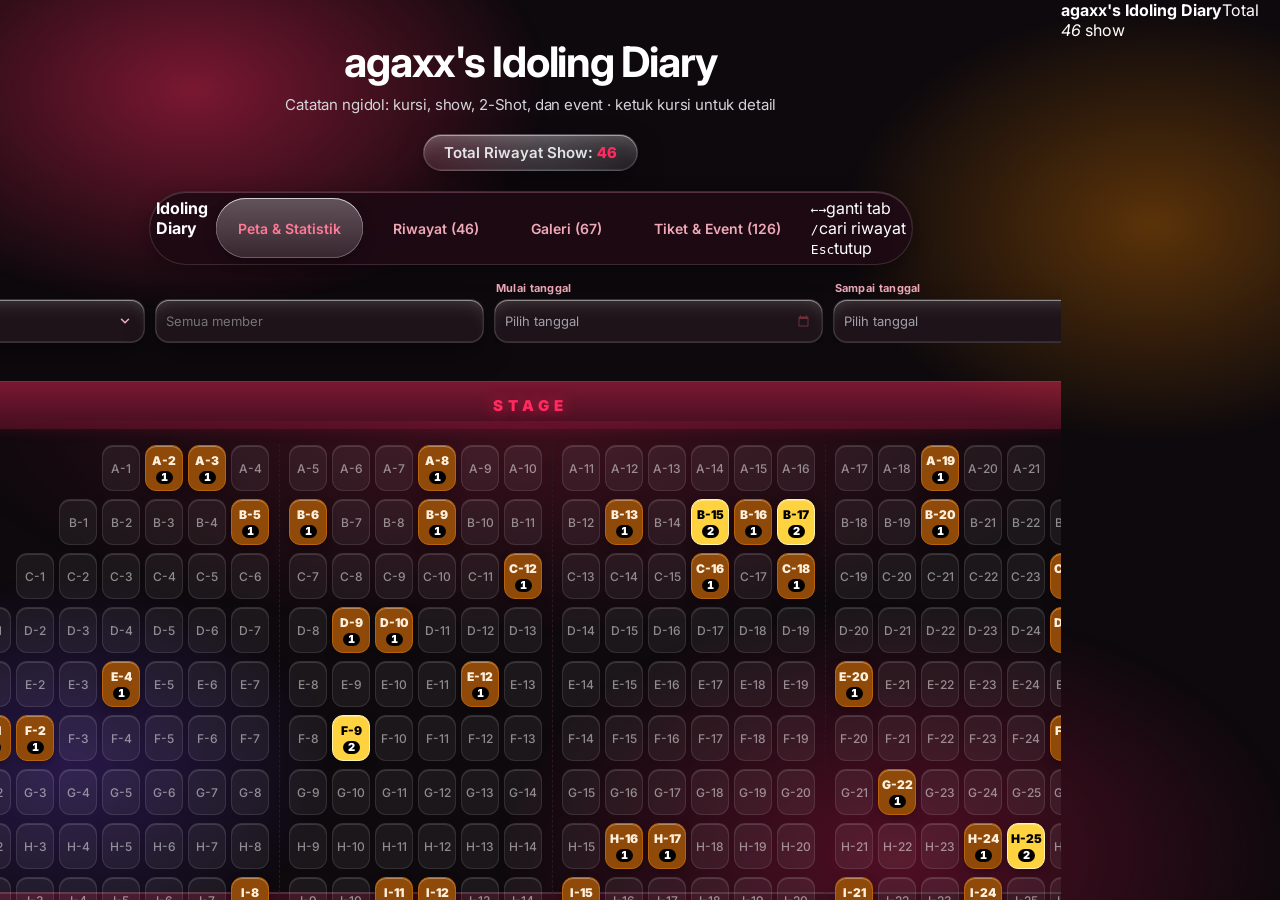
==== commit 495a5a74: "Add WebP thumbnails, URL deep-linking, update toast, admin duplicate & typo check" ====
--- a/index.html
+++ b/index.html
@@ -123,10 +123,22 @@
   $('foot').textContent = json.updated ? 'Data diperbarui: ' + fmtDate(json.updated) : '';
 }
 // layar muat 2-bit (assets/js/splash.js): selalu tampil; menutup setelah data, semua tab, dan foto pertama galeri siap
-let tabOpened = false;
+let tabOpened = false, urlApplied = false;
+function applyUrlParams() {
+  if (urlApplied || !dataLoaded) return;
+  urlApplied = true;
+  const q = new URLSearchParams(location.search);
+  const sl = q.get('setlist'), mb = q.get('member'), st = normSeat(q.get('seat'));
+  let changed = false;
+  if (sl) { filter.setlist = sl; if ($('f-setlist')) $('f-setlist').value = sl; changed = true; }
+  if (mb) { filter.member = mb; if ($('f-member')) $('f-member').value = mb; changed = true; }
+  if (changed) renderChart();
+  if (st && SEATS.has(st) && typeof openSeat === 'function') setTimeout(() => openSeat(st), 120);
+}
 if (window.Splash) Splash.beforeClose = () => {
   document.documentElement.classList.add('ready');
   if (START_TAB && !tabOpened && window.switchTab) { tabOpened = true; switchTab(START_TAB); } // ?tab= (shortcut ikon PWA)
+  applyUrlParams();
 };
 setTimeout(() => document.documentElement.classList.add('ready'), 7000); // jaga-jaga kalau splash.js gagal dimuat
 // siapkan semua tab selagi layar muat tampil, supaya pindah tab nanti langsung jadi
@@ -156,6 +168,7 @@
     if (text !== old) { // hanya render ulang kalau data berubah
       applyData(JSON.parse(text)); $('status').textContent = ''; renderChart();
       try { localStorage.setItem(CK, text); } catch (e) { /* penyimpanan penuh: abaikan */ }
+      if (old && window.say) say('Data terbaru dimuat');
     }
     $('status').classList.remove('warn');
   } catch (err) {
--- a/assets/css/shared.css
+++ b/assets/css/shared.css
@@ -1187,6 +1187,9 @@
 .lb-cap small{font-size:11.5px;color:#a1a1aa;font-variant-numeric:tabular-nums;margin-top:2px}
 @keyframes lb-ui-in{from{opacity:0}}
 #lightbox.open:not(.closing) .lb-nav,#lightbox.open:not(.closing) .lb-x{animation:lb-ui-in .5s .25s ease-out backwards}
+/* Saat menutup, tombol & keterangan memudar cepat di awal. Tanpa ini mereka tetap tampil penuh di atas halaman sampai overlay dilepas
+   (±0,7 dtk), padahal foto sudah mendarat di thumbnail. Entri .lb-nav/.lb-x di atas hanya berlaku saat :not(.closing), jadi tidak bentrok. */
+#lightbox.closing .lb-nav,#lightbox.closing .lb-x,#lightbox.closing .lb-cap{opacity:0;pointer-events:none;transition:opacity calc(.16s * var(--spd,1)) ease-out}
 @media(max-width:600px){
   .lb-nav{width:40px;height:40px;margin-top:-20px;background:rgba(0,0,0,.28)}
   .lb-prev{left:8px}.lb-next{right:8px}
--- a/assets/css/liquid.css
+++ b/assets/css/liquid.css
@@ -144,7 +144,7 @@
   body.app:has(#view-main:not([hidden])) .wrap{height:100vh;box-sizing:border-box;padding-bottom:20px;overflow:hidden}
   body.app:has(#view-main:not([hidden])) #view-main{flex:1 1 auto;min-height:0;width:100%}
   body.app:has(#view-main:not([hidden])) #split{height:100%;align-items:stretch}
-  body.app:has(#view-main:not([hidden])) .col-map{position:static;max-height:100%}
+  body.app:has(#view-main:not([hidden])) .col-map{position:static;max-height:100%;scrollbar-width:thin;scrollbar-color:rgba(255,255,255,.16) transparent}
   body.app:has(#view-main:not([hidden])) .col-side{min-height:0;overflow-y:auto;overflow-x:hidden;padding-right:6px;scrollbar-width:thin;scrollbar-color:rgba(255,255,255,.18) transparent}
   body.app:has(#view-main:not([hidden])) #foot{display:none}
 }
@@ -277,11 +277,11 @@
 body.adm .crud{margin-top:0} /* admin: tab Tambah/Edit tadinya mulai 20px lebih rendah dari tab lain */
 #mem-bar{padding:4px 0 12px;margin:0 0 -8px}
 #bars-bg{display:block;opacity:0;visibility:hidden;transform:translateY(-8px) scale(.96);transform-origin:50% 0;position:fixed;left:var(--bl,0px);width:var(--bw,100%);top:var(--bt,var(--stick));height:var(--bh,0px);z-index:4;pointer-events:none;
-  transition:left .5s var(--ios),width .5s var(--ios),top .5s var(--ios),height .5s var(--ios),border-radius .5s var(--ios),opacity .4s ease,transform .55s var(--ios),visibility 0s linear .4s;
+  transition:opacity .32s ease,transform .42s var(--ios),visibility 0s linear .32s;
   background:linear-gradient(180deg,rgba(255,255,255,.07),rgba(255,255,255,.02)),rgba(22,13,19,.5);
   -webkit-backdrop-filter:blur(26px) saturate(185%);backdrop-filter:blur(26px) saturate(185%);
   border-radius:var(--br,22px);box-shadow:0 14px 30px -16px rgba(0,0,0,.75),inset 0 1px 0 rgba(255,255,255,.2),inset 0 0 0 1px rgba(255,255,255,.08)}
-html.bars-on #bars-bg{opacity:1;visibility:visible;transform:none;transition:left .5s var(--ios),width .5s var(--ios),top .5s var(--ios),height .5s var(--ios),border-radius .5s var(--ios),opacity .4s ease,transform .55s var(--ios),visibility 0s}
+html.bars-on #bars-bg{opacity:1;visibility:visible;transform:none;transition:opacity .32s ease,transform .42s var(--ios),visibility 0s}
 html[data-glass=off] #bars-bg{background:rgba(13,9,13,.97);-webkit-backdrop-filter:none;backdrop-filter:none}
 /* isi panel ikut kaca: pil & kolom cari tembus-pandang (blur panel di belakangnya yang menutup teks kartu) */
 html[data-glass=on] .jump .btn-s,html[data-glass=on] .jump .btn-s:hover,html[data-glass=on] #mem-sort,html[data-glass=on] #mem-sort:hover{background:rgba(255,255,255,.08)}
